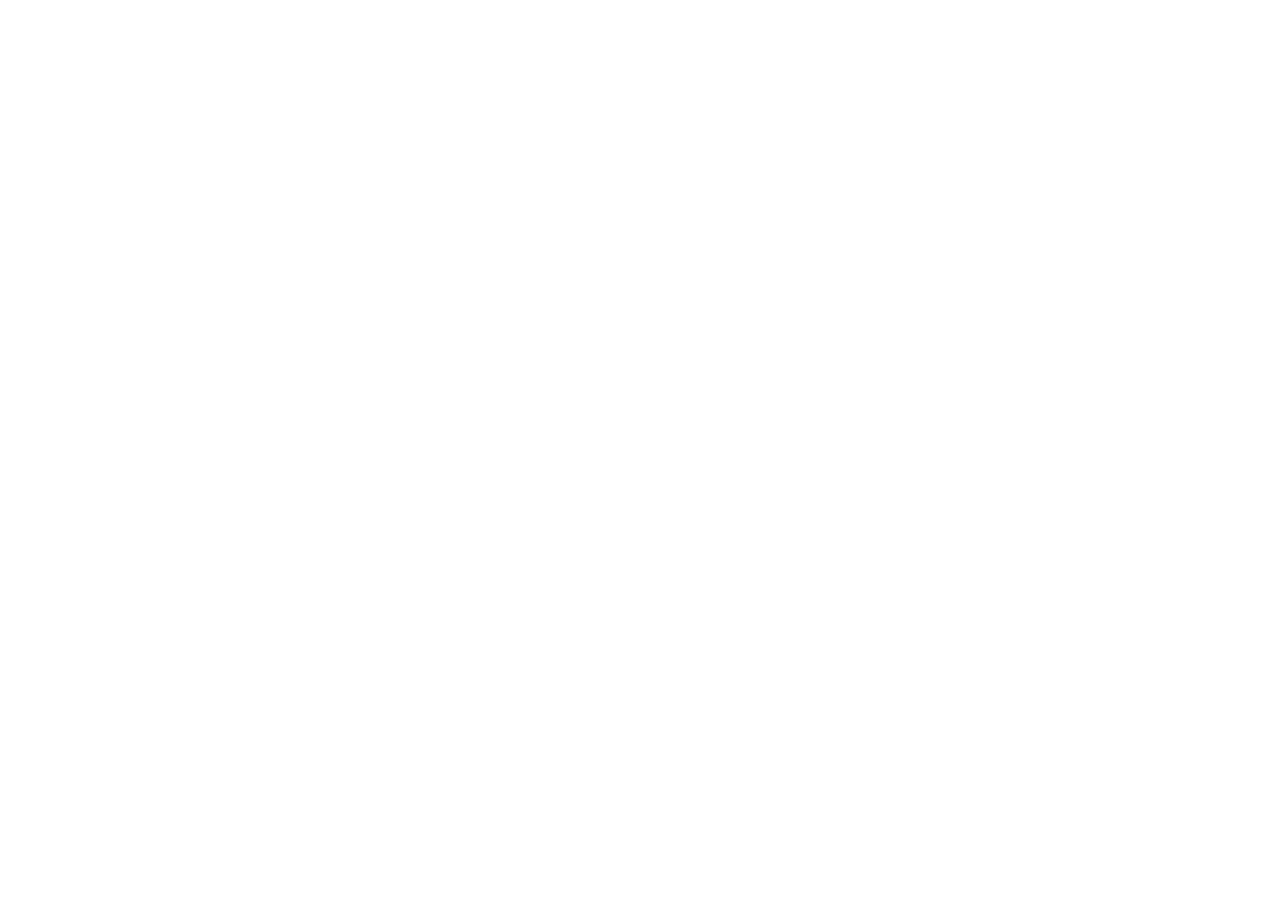
==== index.html @ c689cce9 "index" ====
<!DOCTYPE html>
<html lang="en">
<head>
    <meta charset="UTF-8">
    <meta name="viewport" content="width=device-width, initial-scale=1.0">
    <title>Document</title>
</head>
<body>
    
</body>
</html>
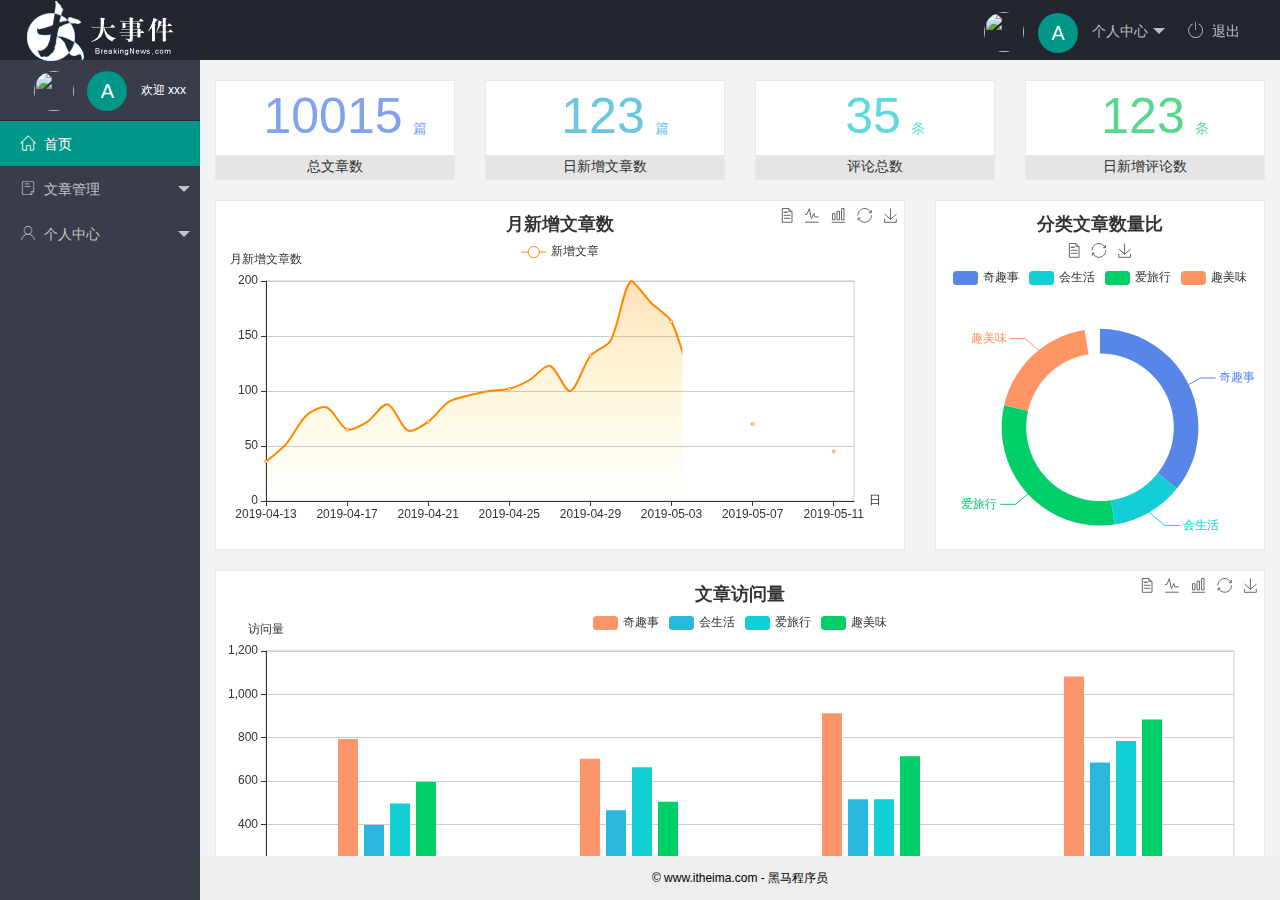
==== commit c73bfcd5: "完成了头像渲染与退出功能" ====
--- a/index.html
+++ b/index.html
@@ -1,11 +1,96 @@
 <!DOCTYPE html>
 <html lang="en">
+
 <head>
     <meta charset="UTF-8">
     <meta name="viewport" content="width=device-width, initial-scale=1.0">
     <title>Document</title>
+    <!-- 导入layui的样式表 -->
+    <link rel="stylesheet" href="/assets/lib/layui/css/layui.css">
+    <!-- 导入自己的css样式 -->
+    <link rel="stylesheet" href="/assets/css/index.css">
+    <!-- 导入第三方图标库 -->
+    <link rel="stylesheet" href="/assets/fonts/iconfont.css">
+
 </head>
-<body>
-    
+
+<body class="layui-layout-body">
+    <div class="layui-layout layui-layout-admin">
+        <div class="layui-header">
+            <div class="layui-logo">
+                <img src="/assets/images/logo.png" alt="">
+            </div>
+            <!-- 头部区域（可配合layui已有的水平导航） -->
+            <ul class="layui-nav layui-layout-right">
+                <li class="layui-nav-item">
+                    <a href="javascript:;">
+                        <img src="http://t.cn/RCzsdCq" class="layui-nav-img">
+                        <span class="text-avatar">A</span>
+                        个人中心
+                    </a>
+                    <dl class="layui-nav-child">
+                        <dd><a href="">基本资料</a></dd>
+                        <dd><a href="">更换头像</a></dd>
+                        <dd><a href="">重置密码</a></dd>
+                    </dl>
+                </li>
+                <li class="layui-nav-item">
+                    <a href="javascript:;" id="btnLogout"> <span class="iconfont icon-tuichu"></span>退出</a></li>
+            </ul>
+        </div>
+
+        <div class="layui-side layui-bg-black">
+            <div class="layui-side-scroll">
+                <div class="userinfo">
+                    <img src="http://t.cn/RCzsdCq" class="layui-nav-img" />
+                    <span class="text-avatar">A</span>
+                    <span id="welcome">欢迎 xxx</span>
+                </div>
+                <!-- 左侧导航区域（可配合layui已有的垂直导航） -->
+                <ul class="layui-nav layui-nav-tree " lay-shrink="all" lay-filter="test">
+                    <li class="layui-nav-item layui-this">
+                        <a href="/home/dashboard.html" target="fm"> <span class="iconfont icon-home"></span>首页</a>
+                    </li>
+                    <li class="layui-nav-item ">
+                        <a class="" href="javascript:;"> <span class="iconfont icon-16"></span>文章管理</a>
+                        <dl class="layui-nav-child">
+                            <dd><a href="javascript:;"><i class="layui-icon layui-icon-app"></i> 文章类别</a></dd>
+                            <dd><a href="javascript:;"><i class="layui-icon layui-icon-app"></i>文章列表</a></dd>
+                            <dd><a href="javascript:;"><i class="layui-icon layui-icon-app"></i>发布文章</a></dd>
+                        </dl>
+                    </li>
+                    <li class="layui-nav-item">
+                        <a href="javascript:;"><span class="iconfont icon-user"></span>个人中心</a>
+                        <dl class="layui-nav-child">
+                            <dd><a href="javascript:;"><i class="layui-icon layui-icon-app"></i>基本资料</a></dd>
+                            <dd><a href="javascript:;"><i class="layui-icon layui-icon-app"></i>更换头像</a></dd>
+                            <dd><a href="javascript:;"><i class="layui-icon layui-icon-app"></i>重置密码</a></dd>
+                        </dl>
+                    </li>
+
+                </ul>
+            </div>
+        </div>
+
+        <div class="layui-body">
+            <!-- 内容主体区域 -->
+            <iframe name="fm" src="/home/dashboard.html" frameborder="0"></iframe>
+        </div>
+
+        <div class="layui-footer">
+            <!-- 底部固定区域 -->
+            © www.itheima.com - 黑马程序员
+        </div>
+    </div>
+
+    <!-- 导入layui的js文件 -->
+    <script src="./assets/lib/layui/layui.all.js"></script>
+    <!-- 导入jq文件 -->
+    <script src="./assets/lib/jquery.js"></script>
+    <!-- 导入自己的js文件 -->
+    <script src="./assets/js/index.js"></script>
+    <!-- 导入baseAPI的js文件 -->
+    <script src="./assets/js/baseAPI.js"></script>
 </body>
+
 </html>--- a/assets/lib/layui/css/layui.css
+++ b/assets/lib/layui/css/layui.css
@@ -0,0 +1,2 @@
+/** layui-v2.5.5 MIT License By https://www.layui.com */
+ .layui-inline,img{display:inline-block;vertical-align:middle}h1,h2,h3,h4,h5,h6{font-weight:400}.layui-edge,.layui-header,.layui-inline,.layui-main{position:relative}.layui-body,.layui-edge,.layui-elip{overflow:hidden}.layui-btn,.layui-edge,.layui-inline,img{vertical-align:middle}.layui-btn,.layui-disabled,.layui-icon,.layui-unselect{-moz-user-select:none;-webkit-user-select:none;-ms-user-select:none}.layui-elip,.layui-form-checkbox span,.layui-form-pane .layui-form-label{text-overflow:ellipsis;white-space:nowrap}.layui-breadcrumb,.layui-tree-btnGroup{visibility:hidden}blockquote,body,button,dd,div,dl,dt,form,h1,h2,h3,h4,h5,h6,input,li,ol,p,pre,td,textarea,th,ul{margin:0;padding:0;-webkit-tap-highlight-color:rgba(0,0,0,0)}a:active,a:hover{outline:0}img{border:none}li{list-style:none}table{border-collapse:collapse;border-spacing:0}h4,h5,h6{font-size:100%}button,input,optgroup,option,select,textarea{font-family:inherit;font-size:inherit;font-style:inherit;font-weight:inherit;outline:0}pre{white-space:pre-wrap;white-space:-moz-pre-wrap;white-space:-pre-wrap;white-space:-o-pre-wrap;word-wrap:break-word}body{line-height:24px;font:14px Helvetica Neue,Helvetica,PingFang SC,Tahoma,Arial,sans-serif}hr{height:1px;margin:10px 0;border:0;clear:both}a{color:#333;text-decoration:none}a:hover{color:#777}a cite{font-style:normal;*cursor:pointer}.layui-border-box,.layui-border-box *{box-sizing:border-box}.layui-box,.layui-box *{box-sizing:content-box}.layui-clear{clear:both;*zoom:1}.layui-clear:after{content:'\20';clear:both;*zoom:1;display:block;height:0}.layui-inline{*display:inline;*zoom:1}.layui-edge{display:inline-block;width:0;height:0;border-width:6px;border-style:dashed;border-color:transparent}.layui-edge-top{top:-4px;border-bottom-color:#999;border-bottom-style:solid}.layui-edge-right{border-left-color:#999;border-left-style:solid}.layui-edge-bottom{top:2px;border-top-color:#999;border-top-style:solid}.layui-edge-left{border-right-color:#999;border-right-style:solid}.layui-disabled,.layui-disabled:hover{color:#d2d2d2!important;cursor:not-allowed!important}.layui-circle{border-radius:100%}.layui-show{display:block!important}.layui-hide{display:none!important}@font-face{font-family:layui-icon;src:url(../font/iconfont.eot?v=250);src:url(../font/iconfont.eot?v=250#iefix) format('embedded-opentype'),url(../font/iconfont.woff2?v=250) format('woff2'),url(../font/iconfont.woff?v=250) format('woff'),url(../font/iconfont.ttf?v=250) format('truetype'),url(../font/iconfont.svg?v=250#layui-icon) format('svg')}.layui-icon{font-family:layui-icon!important;font-size:16px;font-style:normal;-webkit-font-smoothing:antialiased;-moz-osx-font-smoothing:grayscale}.layui-icon-reply-fill:before{content:"\e611"}.layui-icon-set-fill:before{content:"\e614"}.layui-icon-menu-fill:before{content:"\e60f"}.layui-icon-search:before{content:"\e615"}.layui-icon-share:before{content:"\e641"}.layui-icon-set-sm:before{content:"\e620"}.layui-icon-engine:before{content:"\e628"}.layui-icon-close:before{content:"\1006"}.layui-icon-close-fill:before{content:"\1007"}.layui-icon-chart-screen:before{content:"\e629"}.layui-icon-star:before{content:"\e600"}.layui-icon-circle-dot:before{content:"\e617"}.layui-icon-chat:before{content:"\e606"}.layui-icon-release:before{content:"\e609"}.layui-icon-list:before{content:"\e60a"}.layui-icon-chart:before{content:"\e62c"}.layui-icon-ok-circle:before{content:"\1005"}.layui-icon-layim-theme:before{content:"\e61b"}.layui-icon-table:before{content:"\e62d"}.layui-icon-right:before{content:"\e602"}.layui-icon-left:before{content:"\e603"}.layui-icon-cart-simple:before{content:"\e698"}.layui-icon-face-cry:before{content:"\e69c"}.layui-icon-face-smile:before{content:"\e6af"}.layui-icon-survey:before{content:"\e6b2"}.layui-icon-tree:before{content:"\e62e"}.layui-icon-upload-circle:before{content:"\e62f"}.layui-icon-add-circle:before{content:"\e61f"}.layui-icon-download-circle:before{content:"\e601"}.layui-icon-templeate-1:before{content:"\e630"}.layui-icon-util:before{content:"\e631"}.layui-icon-face-surprised:before{content:"\e664"}.layui-icon-edit:before{content:"\e642"}.layui-icon-speaker:before{content:"\e645"}.layui-icon-down:before{content:"\e61a"}.layui-icon-file:before{content:"\e621"}.layui-icon-layouts:before{content:"\e632"}.layui-icon-rate-half:before{content:"\e6c9"}.layui-icon-add-circle-fine:before{content:"\e608"}.layui-icon-prev-circle:before{content:"\e633"}.layui-icon-read:before{content:"\e705"}.layui-icon-404:before{content:"\e61c"}.layui-icon-carousel:before{content:"\e634"}.layui-icon-help:before{content:"\e607"}.layui-icon-code-circle:before{content:"\e635"}.layui-icon-water:before{content:"\e636"}.layui-icon-username:before{content:"\e66f"}.layui-icon-find-fill:before{content:"\e670"}.layui-icon-about:before{content:"\e60b"}.layui-icon-location:before{content:"\e715"}.layui-icon-up:before{content:"\e619"}.layui-icon-pause:before{content:"\e651"}.layui-icon-date:before{content:"\e637"}.layui-icon-layim-uploadfile:before{content:"\e61d"}.layui-icon-delete:before{content:"\e640"}.layui-icon-play:before{content:"\e652"}.layui-icon-top:before{content:"\e604"}.layui-icon-friends:before{content:"\e612"}.layui-icon-refresh-3:before{content:"\e9aa"}.layui-icon-ok:before{content:"\e605"}.layui-icon-layer:before{content:"\e638"}.layui-icon-face-smile-fine:before{content:"\e60c"}.layui-icon-dollar:before{content:"\e659"}.layui-icon-group:before{content:"\e613"}.layui-icon-layim-download:before{content:"\e61e"}.layui-icon-picture-fine:before{content:"\e60d"}.layui-icon-link:before{content:"\e64c"}.layui-icon-diamond:before{content:"\e735"}.layui-icon-log:before{content:"\e60e"}.layui-icon-rate-solid:before{content:"\e67a"}.layui-icon-fonts-del:before{content:"\e64f"}.layui-icon-unlink:before{content:"\e64d"}.layui-icon-fonts-clear:before{content:"\e639"}.layui-icon-triangle-r:before{content:"\e623"}.layui-icon-circle:before{content:"\e63f"}.layui-icon-radio:before{content:"\e643"}.layui-icon-align-center:before{content:"\e647"}.layui-icon-align-right:before{content:"\e648"}.layui-icon-align-left:before{content:"\e649"}.layui-icon-loading-1:before{content:"\e63e"}.layui-icon-return:before{content:"\e65c"}.layui-icon-fonts-strong:before{content:"\e62b"}.layui-icon-upload:before{content:"\e67c"}.layui-icon-dialogue:before{content:"\e63a"}.layui-icon-video:before{content:"\e6ed"}.layui-icon-headset:before{content:"\e6fc"}.layui-icon-cellphone-fine:before{content:"\e63b"}.layui-icon-add-1:before{content:"\e654"}.layui-icon-face-smile-b:before{content:"\e650"}.layui-icon-fonts-html:before{content:"\e64b"}.layui-icon-form:before{content:"\e63c"}.layui-icon-cart:before{content:"\e657"}.layui-icon-camera-fill:before{content:"\e65d"}.layui-icon-tabs:before{content:"\e62a"}.layui-icon-fonts-code:before{content:"\e64e"}.layui-icon-fire:before{content:"\e756"}.layui-icon-set:before{content:"\e716"}.layui-icon-fonts-u:before{content:"\e646"}.layui-icon-triangle-d:before{content:"\e625"}.layui-icon-tips:before{content:"\e702"}.layui-icon-picture:before{content:"\e64a"}.layui-icon-more-vertical:before{content:"\e671"}.layui-icon-flag:before{content:"\e66c"}.layui-icon-loading:before{content:"\e63d"}.layui-icon-fonts-i:before{content:"\e644"}.layui-icon-refresh-1:before{content:"\e666"}.layui-icon-rmb:before{content:"\e65e"}.layui-icon-home:before{content:"\e68e"}.layui-icon-user:before{content:"\e770"}.layui-icon-notice:before{content:"\e667"}.layui-icon-login-weibo:before{content:"\e675"}.layui-icon-voice:before{content:"\e688"}.layui-icon-upload-drag:before{content:"\e681"}.layui-icon-login-qq:before{content:"\e676"}.layui-icon-snowflake:before{content:"\e6b1"}.layui-icon-file-b:before{content:"\e655"}.layui-icon-template:before{content:"\e663"}.layui-icon-auz:before{content:"\e672"}.layui-icon-console:before{content:"\e665"}.layui-icon-app:before{content:"\e653"}.layui-icon-prev:before{content:"\e65a"}.layui-icon-website:before{content:"\e7ae"}.layui-icon-next:before{content:"\e65b"}.layui-icon-component:before{content:"\e857"}.layui-icon-more:before{content:"\e65f"}.layui-icon-login-wechat:before{content:"\e677"}.layui-icon-shrink-right:before{content:"\e668"}.layui-icon-spread-left:before{content:"\e66b"}.layui-icon-camera:before{content:"\e660"}.layui-icon-note:before{content:"\e66e"}.layui-icon-refresh:before{content:"\e669"}.layui-icon-female:before{content:"\e661"}.layui-icon-male:before{content:"\e662"}.layui-icon-password:before{content:"\e673"}.layui-icon-senior:before{content:"\e674"}.layui-icon-theme:before{content:"\e66a"}.layui-icon-tread:before{content:"\e6c5"}.layui-icon-praise:before{content:"\e6c6"}.layui-icon-star-fill:before{content:"\e658"}.layui-icon-rate:before{content:"\e67b"}.layui-icon-template-1:before{content:"\e656"}.layui-icon-vercode:before{content:"\e679"}.layui-icon-cellphone:before{content:"\e678"}.layui-icon-screen-full:before{content:"\e622"}.layui-icon-screen-restore:before{content:"\e758"}.layui-icon-cols:before{content:"\e610"}.layui-icon-export:before{content:"\e67d"}.layui-icon-print:before{content:"\e66d"}.layui-icon-slider:before{content:"\e714"}.layui-icon-addition:before{content:"\e624"}.layui-icon-subtraction:before{content:"\e67e"}.layui-icon-service:before{content:"\e626"}.layui-icon-transfer:before{content:"\e691"}.layui-main{width:1140px;margin:0 auto}.layui-header{z-index:1000;height:60px}.layui-header a:hover{transition:all .5s;-webkit-transition:all .5s}.layui-side{position:fixed;left:0;top:0;bottom:0;z-index:999;width:200px;overflow-x:hidden}.layui-side-scroll{position:relative;width:220px;height:100%;overflow-x:hidden}.layui-body{position:absolute;left:200px;right:0;top:0;bottom:0;z-index:998;width:auto;overflow-y:auto;box-sizing:border-box}.layui-layout-body{overflow:hidden}.layui-layout-admin .layui-header{background-color:#23262E}.layui-layout-admin .layui-side{top:60px;width:200px;overflow-x:hidden}.layui-layout-admin .layui-body{position:fixed;top:60px;bottom:44px}.layui-layout-admin .layui-main{width:auto;margin:0 15px}.layui-layout-admin .layui-footer{position:fixed;left:200px;right:0;bottom:0;height:44px;line-height:44px;padding:0 15px;background-color:#eee}.layui-layout-admin .layui-logo{position:absolute;left:0;top:0;width:200px;height:100%;line-height:60px;text-align:center;color:#009688;font-size:16px}.layui-layout-admin .layui-header .layui-nav{background:0 0}.layui-layout-left{position:absolute!important;left:200px;top:0}.layui-layout-right{position:absolute!important;right:0;top:0}.layui-container{position:relative;margin:0 auto;padding:0 15px;box-sizing:border-box}.layui-fluid{position:relative;margin:0 auto;padding:0 15px}.layui-row:after,.layui-row:before{content:'';display:block;clear:both}.layui-col-lg1,.layui-col-lg10,.layui-col-lg11,.layui-col-lg12,.layui-col-lg2,.layui-col-lg3,.layui-col-lg4,.layui-col-lg5,.layui-col-lg6,.layui-col-lg7,.layui-col-lg8,.layui-col-lg9,.layui-col-md1,.layui-col-md10,.layui-col-md11,.layui-col-md12,.layui-col-md2,.layui-col-md3,.layui-col-md4,.layui-col-md5,.layui-col-md6,.layui-col-md7,.layui-col-md8,.layui-col-md9,.layui-col-sm1,.layui-col-sm10,.layui-col-sm11,.layui-col-sm12,.layui-col-sm2,.layui-col-sm3,.layui-col-sm4,.layui-col-sm5,.layui-col-sm6,.layui-col-sm7,.layui-col-sm8,.layui-col-sm9,.layui-col-xs1,.layui-col-xs10,.layui-col-xs11,.layui-col-xs12,.layui-col-xs2,.layui-col-xs3,.layui-col-xs4,.layui-col-xs5,.layui-col-xs6,.layui-col-xs7,.layui-col-xs8,.layui-col-xs9{position:relative;display:block;box-sizing:border-box}.layui-col-xs1,.layui-col-xs10,.layui-col-xs11,.layui-col-xs12,.layui-col-xs2,.layui-col-xs3,.layui-col-xs4,.layui-col-xs5,.layui-col-xs6,.layui-col-xs7,.layui-col-xs8,.layui-col-xs9{float:left}.layui-col-xs1{width:8.33333333%}.layui-col-xs2{width:16.66666667%}.layui-col-xs3{width:25%}.layui-col-xs4{width:33.33333333%}.layui-col-xs5{width:41.66666667%}.layui-col-xs6{width:50%}.layui-col-xs7{width:58.33333333%}.layui-col-xs8{width:66.66666667%}.layui-col-xs9{width:75%}.layui-col-xs10{width:83.33333333%}.layui-col-xs11{width:91.66666667%}.layui-col-xs12{width:100%}.layui-col-xs-offset1{margin-left:8.33333333%}.layui-col-xs-offset2{margin-left:16.66666667%}.layui-col-xs-offset3{margin-left:25%}.layui-col-xs-offset4{margin-left:33.33333333%}.layui-col-xs-offset5{margin-left:41.66666667%}.layui-col-xs-offset6{margin-left:50%}.layui-col-xs-offset7{margin-left:58.33333333%}.layui-col-xs-offset8{margin-left:66.66666667%}.layui-col-xs-offset9{margin-left:75%}.layui-col-xs-offset10{margin-left:83.33333333%}.layui-col-xs-offset11{margin-left:91.66666667%}.layui-col-xs-offset12{margin-left:100%}@media screen and (max-width:768px){.layui-hide-xs{display:none!important}.layui-show-xs-block{display:block!important}.layui-show-xs-inline{display:inline!important}.layui-show-xs-inline-block{display:inline-block!important}}@media screen and (min-width:768px){.layui-container{width:750px}.layui-hide-sm{display:none!important}.layui-show-sm-block{display:block!important}.layui-show-sm-inline{display:inline!important}.layui-show-sm-inline-block{display:inline-block!important}.layui-col-sm1,.layui-col-sm10,.layui-col-sm11,.layui-col-sm12,.layui-col-sm2,.layui-col-sm3,.layui-col-sm4,.layui-col-sm5,.layui-col-sm6,.layui-col-sm7,.layui-col-sm8,.layui-col-sm9{float:left}.layui-col-sm1{width:8.33333333%}.layui-col-sm2{width:16.66666667%}.layui-col-sm3{width:25%}.layui-col-sm4{width:33.33333333%}.layui-col-sm5{width:41.66666667%}.layui-col-sm6{width:50%}.layui-col-sm7{width:58.33333333%}.layui-col-sm8{width:66.66666667%}.layui-col-sm9{width:75%}.layui-col-sm10{width:83.33333333%}.layui-col-sm11{width:91.66666667%}.layui-col-sm12{width:100%}.layui-col-sm-offset1{margin-left:8.33333333%}.layui-col-sm-offset2{margin-left:16.66666667%}.layui-col-sm-offset3{margin-left:25%}.layui-col-sm-offset4{margin-left:33.33333333%}.layui-col-sm-offset5{margin-left:41.66666667%}.layui-col-sm-offset6{margin-left:50%}.layui-col-sm-offset7{margin-left:58.33333333%}.layui-col-sm-offset8{margin-left:66.66666667%}.layui-col-sm-offset9{margin-left:75%}.layui-col-sm-offset10{margin-left:83.33333333%}.layui-col-sm-offset11{margin-left:91.66666667%}.layui-col-sm-offset12{margin-left:100%}}@media screen and (min-width:992px){.layui-container{width:970px}.layui-hide-md{display:none!important}.layui-show-md-block{display:block!important}.layui-show-md-inline{display:inline!important}.layui-show-md-inline-block{display:inline-block!important}.layui-col-md1,.layui-col-md10,.layui-col-md11,.layui-col-md12,.layui-col-md2,.layui-col-md3,.layui-col-md4,.layui-col-md5,.layui-col-md6,.layui-col-md7,.layui-col-md8,.layui-col-md9{float:left}.layui-col-md1{width:8.33333333%}.layui-col-md2{width:16.66666667%}.layui-col-md3{width:25%}.layui-col-md4{width:33.33333333%}.layui-col-md5{width:41.66666667%}.layui-col-md6{width:50%}.layui-col-md7{width:58.33333333%}.layui-col-md8{width:66.66666667%}.layui-col-md9{width:75%}.layui-col-md10{width:83.33333333%}.layui-col-md11{width:91.66666667%}.layui-col-md12{width:100%}.layui-col-md-offset1{margin-left:8.33333333%}.layui-col-md-offset2{margin-left:16.66666667%}.layui-col-md-offset3{margin-left:25%}.layui-col-md-offset4{margin-left:33.33333333%}.layui-col-md-offset5{margin-left:41.66666667%}.layui-col-md-offset6{margin-left:50%}.layui-col-md-offset7{margin-left:58.33333333%}.layui-col-md-offset8{margin-left:66.66666667%}.layui-col-md-offset9{margin-left:75%}.layui-col-md-offset10{margin-left:83.33333333%}.layui-col-md-offset11{margin-left:91.66666667%}.layui-col-md-offset12{margin-left:100%}}@media screen and (min-width:1200px){.layui-container{width:1170px}.layui-hide-lg{display:none!important}.layui-show-lg-block{display:block!important}.layui-show-lg-inline{display:inline!important}.layui-show-lg-inline-block{display:inline-block!important}.layui-col-lg1,.layui-col-lg10,.layui-col-lg11,.layui-col-lg12,.layui-col-lg2,.layui-col-lg3,.layui-col-lg4,.layui-col-lg5,.layui-col-lg6,.layui-col-lg7,.layui-col-lg8,.layui-col-lg9{float:left}.layui-col-lg1{width:8.33333333%}.layui-col-lg2{width:16.66666667%}.layui-col-lg3{width:25%}.layui-col-lg4{width:33.33333333%}.layui-col-lg5{width:41.66666667%}.layui-col-lg6{width:50%}.layui-col-lg7{width:58.33333333%}.layui-col-lg8{width:66.66666667%}.layui-col-lg9{width:75%}.layui-col-lg10{width:83.33333333%}.layui-col-lg11{width:91.66666667%}.layui-col-lg12{width:100%}.layui-col-lg-offset1{margin-left:8.33333333%}.layui-col-lg-offset2{margin-left:16.66666667%}.layui-col-lg-offset3{margin-left:25%}.layui-col-lg-offset4{margin-left:33.33333333%}.layui-col-lg-offset5{margin-left:41.66666667%}.layui-col-lg-offset6{margin-left:50%}.layui-col-lg-offset7{margin-left:58.33333333%}.layui-col-lg-offset8{margin-left:66.66666667%}.layui-col-lg-offset9{margin-left:75%}.layui-col-lg-offset10{margin-left:83.33333333%}.layui-col-lg-offset11{margin-left:91.66666667%}.layui-col-lg-offset12{margin-left:100%}}.layui-col-space1{margin:-.5px}.layui-col-space1>*{padding:.5px}.layui-col-space3{margin:-1.5px}.layui-col-space3>*{padding:1.5px}.layui-col-space5{margin:-2.5px}.layui-col-space5>*{padding:2.5px}.layui-col-space8{margin:-3.5px}.layui-col-space8>*{padding:3.5px}.layui-col-space10{margin:-5px}.layui-col-space10>*{padding:5px}.layui-col-space12{margin:-6px}.layui-col-space12>*{padding:6px}.layui-col-space15{margin:-7.5px}.layui-col-space15>*{padding:7.5px}.layui-col-space18{margin:-9px}.layui-col-space18>*{padding:9px}.layui-col-space20{margin:-10px}.layui-col-space20>*{padding:10px}.layui-col-space22{margin:-11px}.layui-col-space22>*{padding:11px}.layui-col-space25{margin:-12.5px}.layui-col-space25>*{padding:12.5px}.layui-col-space30{margin:-15px}.layui-col-space30>*{padding:15px}.layui-btn,.layui-input,.layui-select,.layui-textarea,.layui-upload-button{outline:0;-webkit-appearance:none;transition:all .3s;-webkit-transition:all .3s;box-sizing:border-box}.layui-elem-quote{margin-bottom:10px;padding:15px;line-height:22px;border-left:5px solid #009688;border-radius:0 2px 2px 0;background-color:#f2f2f2}.layui-quote-nm{border-style:solid;border-width:1px 1px 1px 5px;background:0 0}.layui-elem-field{margin-bottom:10px;padding:0;border-width:1px;border-style:solid}.layui-elem-field legend{margin-left:20px;padding:0 10px;font-size:20px;font-weight:300}.layui-field-title{margin:10px 0 20px;border-width:1px 0 0}.layui-field-box{padding:10px 15px}.layui-field-title .layui-field-box{padding:10px 0}.layui-progress{position:relative;height:6px;border-radius:20px;background-color:#e2e2e2}.layui-progress-bar{position:absolute;left:0;top:0;width:0;max-width:100%;height:6px;border-radius:20px;text-align:right;background-color:#5FB878;transition:all .3s;-webkit-transition:all .3s}.layui-progress-big,.layui-progress-big .layui-progress-bar{height:18px;line-height:18px}.layui-progress-text{position:relative;top:-20px;line-height:18px;font-size:12px;color:#666}.layui-progress-big .layui-progress-text{position:static;padding:0 10px;color:#fff}.layui-collapse{border-width:1px;border-style:solid;border-radius:2px}.layui-colla-content,.layui-colla-item{border-top-width:1px;border-top-style:solid}.layui-colla-item:first-child{border-top:none}.layui-colla-title{position:relative;height:42px;line-height:42px;padding:0 15px 0 35px;color:#333;background-color:#f2f2f2;cursor:pointer;font-size:14px;overflow:hidden}.layui-colla-content{display:none;padding:10px 15px;line-height:22px;color:#666}.layui-colla-icon{position:absolute;left:15px;top:0;font-size:14px}.layui-card{margin-bottom:15px;border-radius:2px;background-color:#fff;box-shadow:0 1px 2px 0 rgba(0,0,0,.05)}.layui-card:last-child{margin-bottom:0}.layui-card-header{position:relative;height:42px;line-height:42px;padding:0 15px;border-bottom:1px solid #f6f6f6;color:#333;border-radius:2px 2px 0 0;font-size:14px}.layui-bg-black,.layui-bg-blue,.layui-bg-cyan,.layui-bg-green,.layui-bg-orange,.layui-bg-red{color:#fff!important}.layui-card-body{position:relative;padding:10px 15px;line-height:24px}.layui-card-body[pad15]{padding:15px}.layui-card-body[pad20]{padding:20px}.layui-card-body .layui-table{margin:5px 0}.layui-card .layui-tab{margin:0}.layui-panel-window{position:relative;padding:15px;border-radius:0;border-top:5px solid #E6E6E6;background-color:#fff}.layui-auxiliar-moving{position:fixed;left:0;right:0;top:0;bottom:0;width:100%;height:100%;background:0 0;z-index:9999999999}.layui-form-label,.layui-form-mid,.layui-form-select,.layui-input-block,.layui-input-inline,.layui-textarea{position:relative}.layui-bg-red{background-color:#FF5722!important}.layui-bg-orange{background-color:#FFB800!important}.layui-bg-green{background-color:#009688!important}.layui-bg-cyan{background-color:#2F4056!important}.layui-bg-blue{background-color:#1E9FFF!important}.layui-bg-black{background-color:#393D49!important}.layui-bg-gray{background-color:#eee!important;color:#666!important}.layui-badge-rim,.layui-colla-content,.layui-colla-item,.layui-collapse,.layui-elem-field,.layui-form-pane .layui-form-item[pane],.layui-form-pane .layui-form-label,.layui-input,.layui-layedit,.layui-layedit-tool,.layui-quote-nm,.layui-select,.layui-tab-bar,.layui-tab-card,.layui-tab-title,.layui-tab-title .layui-this:after,.layui-textarea{border-color:#e6e6e6}.layui-timeline-item:before,hr{background-color:#e6e6e6}.layui-text{line-height:22px;font-size:14px;color:#666}.layui-text h1,.layui-text h2,.layui-text h3{font-weight:500;color:#333}.layui-text h1{font-size:30px}.layui-text h2{font-size:24px}.layui-text h3{font-size:18px}.layui-text a:not(.layui-btn){color:#01AAED}.layui-text a:not(.layui-btn):hover{text-decoration:underline}.layui-text ul{padding:5px 0 5px 15px}.layui-text ul li{margin-top:5px;list-style-type:disc}.layui-text em,.layui-word-aux{color:#999!important;padding:0 5px!important}.layui-btn{display:inline-block;height:38px;line-height:38px;padding:0 18px;background-color:#009688;color:#fff;white-space:nowrap;text-align:center;font-size:14px;border:none;border-radius:2px;cursor:pointer}.layui-btn:hover{opacity:.8;filter:alpha(opacity=80);color:#fff}.layui-btn:active{opacity:1;filter:alpha(opacity=100)}.layui-btn+.layui-btn{margin-left:10px}.layui-btn-container{font-size:0}.layui-btn-container .layui-btn{margin-right:10px;margin-bottom:10px}.layui-btn-container .layui-btn+.layui-btn{margin-left:0}.layui-table .layui-btn-container .layui-btn{margin-bottom:9px}.layui-btn-radius{border-radius:100px}.layui-btn .layui-icon{margin-right:3px;font-size:18px;vertical-align:bottom;vertical-align:middle\9}.layui-btn-primary{border:1px solid #C9C9C9;background-color:#fff;color:#555}.layui-btn-primary:hover{border-color:#009688;color:#333}.layui-btn-normal{background-color:#1E9FFF}.layui-btn-warm{background-color:#FFB800}.layui-btn-danger{background-color:#FF5722}.layui-btn-checked{background-color:#5FB878}.layui-btn-disabled,.layui-btn-disabled:active,.layui-btn-disabled:hover{border:1px solid #e6e6e6;background-color:#FBFBFB;color:#C9C9C9;cursor:not-allowed;opacity:1}.layui-btn-lg{height:44px;line-height:44px;padding:0 25px;font-size:16px}.layui-btn-sm{height:30px;line-height:30px;padding:0 10px;font-size:12px}.layui-btn-sm i{font-size:16px!important}.layui-btn-xs{height:22px;line-height:22px;padding:0 5px;font-size:12px}.layui-btn-xs i{font-size:14px!important}.layui-btn-group{display:inline-block;vertical-align:middle;font-size:0}.layui-btn-group .layui-btn{margin-left:0!important;margin-right:0!important;border-left:1px solid rgba(255,255,255,.5);border-radius:0}.layui-btn-group .layui-btn-primary{border-left:none}.layui-btn-group .layui-btn-primary:hover{border-color:#C9C9C9;color:#009688}.layui-btn-group .layui-btn:first-child{border-left:none;border-radius:2px 0 0 2px}.layui-btn-group .layui-btn-primary:first-child{border-left:1px solid #c9c9c9}.layui-btn-group .layui-btn:last-child{border-radius:0 2px 2px 0}.layui-btn-group .layui-btn+.layui-btn{margin-left:0}.layui-btn-group+.layui-btn-group{margin-left:10px}.layui-btn-fluid{width:100%}.layui-input,.layui-select,.layui-textarea{height:38px;line-height:1.3;line-height:38px\9;border-width:1px;border-style:solid;background-color:#fff;border-radius:2px}.layui-input::-webkit-input-placeholder,.layui-select::-webkit-input-placeholder,.layui-textarea::-webkit-input-placeholder{line-height:1.3}.layui-input,.layui-textarea{display:block;width:100%;padding-left:10px}.layui-input:hover,.layui-textarea:hover{border-color:#D2D2D2!important}.layui-input:focus,.layui-textarea:focus{border-color:#C9C9C9!important}.layui-textarea{min-height:100px;height:auto;line-height:20px;padding:6px 10px;resize:vertical}.layui-select{padding:0 10px}.layui-form input[type=checkbox],.layui-form input[type=radio],.layui-form select{display:none}.layui-form [lay-ignore]{display:initial}.layui-form-item{margin-bottom:15px;clear:both;*zoom:1}.layui-form-item:after{content:'\20';clear:both;*zoom:1;display:block;height:0}.layui-form-label{float:left;display:block;padding:9px 15px;width:80px;font-weight:400;line-height:20px;text-align:right}.layui-form-label-col{display:block;float:none;padding:9px 0;line-height:20px;text-align:left}.layui-form-item .layui-inline{margin-bottom:5px;margin-right:10px}.layui-input-block{margin-left:110px;min-height:36px}.layui-input-inline{display:inline-block;vertical-align:middle}.layui-form-item .layui-input-inline{float:left;width:190px;margin-right:10px}.layui-form-text .layui-input-inline{width:auto}.layui-form-mid{float:left;display:block;padding:9px 0!important;line-height:20px;margin-right:10px}.layui-form-danger+.layui-form-select .layui-input,.layui-form-danger:focus{border-color:#FF5722!important}.layui-form-select .layui-input{padding-right:30px;cursor:pointer}.layui-form-select .layui-edge{position:absolute;right:10px;top:50%;margin-top:-3px;cursor:pointer;border-width:6px;border-top-color:#c2c2c2;border-top-style:solid;transition:all .3s;-webkit-transition:all .3s}.layui-form-select dl{display:none;position:absolute;left:0;top:42px;padding:5px 0;z-index:899;min-width:100%;border:1px solid #d2d2d2;max-height:300px;overflow-y:auto;background-color:#fff;border-radius:2px;box-shadow:0 2px 4px rgba(0,0,0,.12);box-sizing:border-box}.layui-form-select dl dd,.layui-form-select dl dt{padding:0 10px;line-height:36px;white-space:nowrap;overflow:hidden;text-overflow:ellipsis}.layui-form-select dl dt{font-size:12px;color:#999}.layui-form-select dl dd{cursor:pointer}.layui-form-select dl dd:hover{background-color:#f2f2f2;-webkit-transition:.5s all;transition:.5s all}.layui-form-select .layui-select-group dd{padding-left:20px}.layui-form-select dl dd.layui-select-tips{padding-left:10px!important;color:#999}.layui-form-select dl dd.layui-this{background-color:#5FB878;color:#fff}.layui-form-checkbox,.layui-form-select dl dd.layui-disabled{background-color:#fff}.layui-form-selected dl{display:block}.layui-form-checkbox,.layui-form-checkbox *,.layui-form-switch{display:inline-block;vertical-align:middle}.layui-form-selected .layui-edge{margin-top:-9px;-webkit-transform:rotate(180deg);transform:rotate(180deg);margin-top:-3px\9}:root .layui-form-selected .layui-edge{margin-top:-9px\0/IE9}.layui-form-selectup dl{top:auto;bottom:42px}.layui-select-none{margin:5px 0;text-align:center;color:#999}.layui-select-disabled .layui-disabled{border-color:#eee!important}.layui-select-disabled .layui-edge{border-top-color:#d2d2d2}.layui-form-checkbox{position:relative;height:30px;line-height:30px;margin-right:10px;padding-right:30px;cursor:pointer;font-size:0;-webkit-transition:.1s linear;transition:.1s linear;box-sizing:border-box}.layui-form-checkbox span{padding:0 10px;height:100%;font-size:14px;border-radius:2px 0 0 2px;background-color:#d2d2d2;color:#fff;overflow:hidden}.layui-form-checkbox:hover span{background-color:#c2c2c2}.layui-form-checkbox i{position:absolute;right:0;top:0;width:30px;height:28px;border:1px solid #d2d2d2;border-left:none;border-radius:0 2px 2px 0;color:#fff;font-size:20px;text-align:center}.layui-form-checkbox:hover i{border-color:#c2c2c2;color:#c2c2c2}.layui-form-checked,.layui-form-checked:hover{border-color:#5FB878}.layui-form-checked span,.layui-form-checked:hover span{background-color:#5FB878}.layui-form-checked i,.layui-form-checked:hover i{color:#5FB878}.layui-form-item .layui-form-checkbox{margin-top:4px}.layui-form-checkbox[lay-skin=primary]{height:auto!important;line-height:normal!important;min-width:18px;min-height:18px;border:none!important;margin-right:0;padding-left:28px;padding-right:0;background:0 0}.layui-form-checkbox[lay-skin=primary] span{padding-left:0;padding-right:15px;line-height:18px;background:0 0;color:#666}.layui-form-checkbox[lay-skin=primary] i{right:auto;left:0;width:16px;height:16px;line-height:16px;border:1px solid #d2d2d2;font-size:12px;border-radius:2px;background-color:#fff;-webkit-transition:.1s linear;transition:.1s linear}.layui-form-checkbox[lay-skin=primary]:hover i{border-color:#5FB878;color:#fff}.layui-form-checked[lay-skin=primary] i{border-color:#5FB878!important;background-color:#5FB878;color:#fff}.layui-checkbox-disbaled[lay-skin=primary] span{background:0 0!important;color:#c2c2c2}.layui-checkbox-disbaled[lay-skin=primary]:hover i{border-color:#d2d2d2}.layui-form-item .layui-form-checkbox[lay-skin=primary]{margin-top:10px}.layui-form-switch{position:relative;height:22px;line-height:22px;min-width:35px;padding:0 5px;margin-top:8px;border:1px solid #d2d2d2;border-radius:20px;cursor:pointer;background-color:#fff;-webkit-transition:.1s linear;transition:.1s linear}.layui-form-switch i{position:absolute;left:5px;top:3px;width:16px;height:16px;border-radius:20px;background-color:#d2d2d2;-webkit-transition:.1s linear;transition:.1s linear}.layui-form-switch em{position:relative;top:0;width:25px;margin-left:21px;padding:0!important;text-align:center!important;color:#999!important;font-style:normal!important;font-size:12px}.layui-form-onswitch{border-color:#5FB878;background-color:#5FB878}.layui-checkbox-disbaled,.layui-checkbox-disbaled i{border-color:#e2e2e2!important}.layui-form-onswitch i{left:100%;margin-left:-21px;background-color:#fff}.layui-form-onswitch em{margin-left:5px;margin-right:21px;color:#fff!important}.layui-checkbox-disbaled span{background-color:#e2e2e2!important}.layui-checkbox-disbaled:hover i{color:#fff!important}[lay-radio]{display:none}.layui-form-radio,.layui-form-radio *{display:inline-block;vertical-align:middle}.layui-form-radio{line-height:28px;margin:6px 10px 0 0;padding-right:10px;cursor:pointer;font-size:0}.layui-form-radio *{font-size:14px}.layui-form-radio>i{margin-right:8px;font-size:22px;color:#c2c2c2}.layui-form-radio>i:hover,.layui-form-radioed>i{color:#5FB878}.layui-radio-disbaled>i{color:#e2e2e2!important}.layui-form-pane .layui-form-label{width:110px;padding:8px 15px;height:38px;line-height:20px;border-width:1px;border-style:solid;border-radius:2px 0 0 2px;text-align:center;background-color:#FBFBFB;overflow:hidden;box-sizing:border-box}.layui-form-pane .layui-input-inline{margin-left:-1px}.layui-form-pane .layui-input-block{margin-left:110px;left:-1px}.layui-form-pane .layui-input{border-radius:0 2px 2px 0}.layui-form-pane .layui-form-text .layui-form-label{float:none;width:100%;border-radius:2px;box-sizing:border-box;text-align:left}.layui-form-pane .layui-form-text .layui-input-inline{display:block;margin:0;top:-1px;clear:both}.layui-form-pane .layui-form-text .layui-input-block{margin:0;left:0;top:-1px}.layui-form-pane .layui-form-text .layui-textarea{min-height:100px;border-radius:0 0 2px 2px}.layui-form-pane .layui-form-checkbox{margin:4px 0 4px 10px}.layui-form-pane .layui-form-radio,.layui-form-pane .layui-form-switch{margin-top:6px;margin-left:10px}.layui-form-pane .layui-form-item[pane]{position:relative;border-width:1px;border-style:solid}.layui-form-pane .layui-form-item[pane] .layui-form-label{position:absolute;left:0;top:0;height:100%;border-width:0 1px 0 0}.layui-form-pane .layui-form-item[pane] .layui-input-inline{margin-left:110px}@media screen and (max-width:450px){.layui-form-item .layui-form-label{text-overflow:ellipsis;overflow:hidden;white-space:nowrap}.layui-form-item .layui-inline{display:block;margin-right:0;margin-bottom:20px;clear:both}.layui-form-item .layui-inline:after{content:'\20';clear:both;display:block;height:0}.layui-form-item .layui-input-inline{display:block;float:none;left:-3px;width:auto;margin:0 0 10px 112px}.layui-form-item .layui-input-inline+.layui-form-mid{margin-left:110px;top:-5px;padding:0}.layui-form-item .layui-form-checkbox{margin-right:5px;margin-bottom:5px}}.layui-layedit{border-width:1px;border-style:solid;border-radius:2px}.layui-layedit-tool{padding:3px 5px;border-bottom-width:1px;border-bottom-style:solid;font-size:0}.layedit-tool-fixed{position:fixed;top:0;border-top:1px solid #e2e2e2}.layui-layedit-tool .layedit-tool-mid,.layui-layedit-tool .layui-icon{display:inline-block;vertical-align:middle;text-align:center;font-size:14px}.layui-layedit-tool .layui-icon{position:relative;width:32px;height:30px;line-height:30px;margin:3px 5px;color:#777;cursor:pointer;border-radius:2px}.layui-layedit-tool .layui-icon:hover{color:#393D49}.layui-layedit-tool .layui-icon:active{color:#000}.layui-layedit-tool .layedit-tool-active{background-color:#e2e2e2;color:#000}.layui-layedit-tool .layui-disabled,.layui-layedit-tool .layui-disabled:hover{color:#d2d2d2;cursor:not-allowed}.layui-layedit-tool .layedit-tool-mid{width:1px;height:18px;margin:0 10px;background-color:#d2d2d2}.layedit-tool-html{width:50px!important;font-size:30px!important}.layedit-tool-b,.layedit-tool-code,.layedit-tool-help{font-size:16px!important}.layedit-tool-d,.layedit-tool-face,.layedit-tool-image,.layedit-tool-unlink{font-size:18px!important}.layedit-tool-image input{position:absolute;font-size:0;left:0;top:0;width:100%;height:100%;opacity:.01;filter:Alpha(opacity=1);cursor:pointer}.layui-layedit-iframe iframe{display:block;width:100%}#LAY_layedit_code{overflow:hidden}.layui-laypage{display:inline-block;*display:inline;*zoom:1;vertical-align:middle;margin:10px 0;font-size:0}.layui-laypage>a:first-child,.layui-laypage>a:first-child em{border-radius:2px 0 0 2px}.layui-laypage>a:last-child,.layui-laypage>a:last-child em{border-radius:0 2px 2px 0}.layui-laypage>:first-child{margin-left:0!important}.layui-laypage>:last-child{margin-right:0!important}.layui-laypage a,.layui-laypage button,.layui-laypage input,.layui-laypage select,.layui-laypage span{border:1px solid #e2e2e2}.layui-laypage a,.layui-laypage span{display:inline-block;*display:inline;*zoom:1;vertical-align:middle;padding:0 15px;height:28px;line-height:28px;margin:0 -1px 5px 0;background-color:#fff;color:#333;font-size:12px}.layui-flow-more a *,.layui-laypage input,.layui-table-view select[lay-ignore]{display:inline-block}.layui-laypage a:hover{color:#009688}.layui-laypage em{font-style:normal}.layui-laypage .layui-laypage-spr{color:#999;font-weight:700}.layui-laypage a{text-decoration:none}.layui-laypage .layui-laypage-curr{position:relative}.layui-laypage .layui-laypage-curr em{position:relative;color:#fff}.layui-laypage .layui-laypage-curr .layui-laypage-em{position:absolute;left:-1px;top:-1px;padding:1px;width:100%;height:100%;background-color:#009688}.layui-laypage-em{border-radius:2px}.layui-laypage-next em,.layui-laypage-prev em{font-family:Sim sun;font-size:16px}.layui-laypage .layui-laypage-count,.layui-laypage .layui-laypage-limits,.layui-laypage .layui-laypage-refresh,.layui-laypage .layui-laypage-skip{margin-left:10px;margin-right:10px;padding:0;border:none}.layui-laypage .layui-laypage-limits,.layui-laypage .layui-laypage-refresh{vertical-align:top}.layui-laypage .layui-laypage-refresh i{font-size:18px;cursor:pointer}.layui-laypage select{height:22px;padding:3px;border-radius:2px;cursor:pointer}.layui-laypage .layui-laypage-skip{height:30px;line-height:30px;color:#999}.layui-laypage button,.layui-laypage input{height:30px;line-height:30px;border-radius:2px;vertical-align:top;background-color:#fff;box-sizing:border-box}.layui-laypage input{width:40px;margin:0 10px;padding:0 3px;text-align:center}.layui-laypage input:focus,.layui-laypage select:focus{border-color:#009688!important}.layui-laypage button{margin-left:10px;padding:0 10px;cursor:pointer}.layui-table,.layui-table-view{margin:10px 0}.layui-flow-more{margin:10px 0;text-align:center;color:#999;font-size:14px}.layui-flow-more a{height:32px;line-height:32px}.layui-flow-more a *{vertical-align:top}.layui-flow-more a cite{padding:0 20px;border-radius:3px;background-color:#eee;color:#333;font-style:normal}.layui-flow-more a cite:hover{opacity:.8}.layui-flow-more a i{font-size:30px;color:#737383}.layui-table{width:100%;background-color:#fff;color:#666}.layui-table tr{transition:all .3s;-webkit-transition:all .3s}.layui-table th{text-align:left;font-weight:400}.layui-table tbody tr:hover,.layui-table thead tr,.layui-table-click,.layui-table-header,.layui-table-hover,.layui-table-mend,.layui-table-patch,.layui-table-tool,.layui-table-total,.layui-table-total tr,.layui-table[lay-even] tr:nth-child(even){background-color:#f2f2f2}.layui-table td,.layui-table th,.layui-table-col-set,.layui-table-fixed-r,.layui-table-grid-down,.layui-table-header,.layui-table-page,.layui-table-tips-main,.layui-table-tool,.layui-table-total,.layui-table-view,.layui-table[lay-skin=line],.layui-table[lay-skin=row]{border-width:1px;border-style:solid;border-color:#e6e6e6}.layui-table td,.layui-table th{position:relative;padding:9px 15px;min-height:20px;line-height:20px;font-size:14px}.layui-table[lay-skin=line] td,.layui-table[lay-skin=line] th{border-width:0 0 1px}.layui-table[lay-skin=row] td,.layui-table[lay-skin=row] th{border-width:0 1px 0 0}.layui-table[lay-skin=nob] td,.layui-table[lay-skin=nob] th{border:none}.layui-table img{max-width:100px}.layui-table[lay-size=lg] td,.layui-table[lay-size=lg] th{padding:15px 30px}.layui-table-view .layui-table[lay-size=lg] .layui-table-cell{height:40px;line-height:40px}.layui-table[lay-size=sm] td,.layui-table[lay-size=sm] th{font-size:12px;padding:5px 10px}.layui-table-view .layui-table[lay-size=sm] .layui-table-cell{height:20px;line-height:20px}.layui-table[lay-data]{display:none}.layui-table-box{position:relative;overflow:hidden}.layui-table-view .layui-table{position:relative;width:auto;margin:0}.layui-table-view .layui-table[lay-skin=line]{border-width:0 1px 0 0}.layui-table-view .layui-table[lay-skin=row]{border-width:0 0 1px}.layui-table-view .layui-table td,.layui-table-view .layui-table th{padding:5px 0;border-top:none;border-left:none}.layui-table-view .layui-table th.layui-unselect .layui-table-cell span{cursor:pointer}.layui-table-view .layui-table td{cursor:default}.layui-table-view .layui-table td[data-edit=text]{cursor:text}.layui-table-view .layui-form-checkbox[lay-skin=primary] i{width:18px;height:18px}.layui-table-view .layui-form-radio{line-height:0;padding:0}.layui-table-view .layui-form-radio>i{margin:0;font-size:20px}.layui-table-init{position:absolute;left:0;top:0;width:100%;height:100%;text-align:center;z-index:110}.layui-table-init .layui-icon{position:absolute;left:50%;top:50%;margin:-15px 0 0 -15px;font-size:30px;color:#c2c2c2}.layui-table-header{border-width:0 0 1px;overflow:hidden}.layui-table-header .layui-table{margin-bottom:-1px}.layui-table-tool .layui-inline[lay-event]{position:relative;width:26px;height:26px;padding:5px;line-height:16px;margin-right:10px;text-align:center;color:#333;border:1px solid #ccc;cursor:pointer;-webkit-transition:.5s all;transition:.5s all}.layui-table-tool .layui-inline[lay-event]:hover{border:1px solid #999}.layui-table-tool-temp{padding-right:120px}.layui-table-tool-self{position:absolute;right:17px;top:10px}.layui-table-tool .layui-table-tool-self .layui-inline[lay-event]{margin:0 0 0 10px}.layui-table-tool-panel{position:absolute;top:29px;left:-1px;padding:5px 0;min-width:150px;min-height:40px;border:1px solid #d2d2d2;text-align:left;overflow-y:auto;background-color:#fff;box-shadow:0 2px 4px rgba(0,0,0,.12)}.layui-table-cell,.layui-table-tool-panel li{overflow:hidden;text-overflow:ellipsis;white-space:nowrap}.layui-table-tool-panel li{padding:0 10px;line-height:30px;-webkit-transition:.5s all;transition:.5s all}.layui-table-tool-panel li .layui-form-checkbox[lay-skin=primary]{width:100%;padding-left:28px}.layui-table-tool-panel li:hover{background-color:#f2f2f2}.layui-table-tool-panel li .layui-form-checkbox[lay-skin=primary] i{position:absolute;left:0;top:0}.layui-table-tool-panel li .layui-form-checkbox[lay-skin=primary] span{padding:0}.layui-table-tool .layui-table-tool-self .layui-table-tool-panel{left:auto;right:-1px}.layui-table-col-set{position:absolute;right:0;top:0;width:20px;height:100%;border-width:0 0 0 1px;background-color:#fff}.layui-table-sort{width:10px;height:20px;margin-left:5px;cursor:pointer!important}.layui-table-sort .layui-edge{position:absolute;left:5px;border-width:5px}.layui-table-sort .layui-table-sort-asc{top:3px;border-top:none;border-bottom-style:solid;border-bottom-color:#b2b2b2}.layui-table-sort .layui-table-sort-asc:hover{border-bottom-color:#666}.layui-table-sort .layui-table-sort-desc{bottom:5px;border-bottom:none;border-top-style:solid;border-top-color:#b2b2b2}.layui-table-sort .layui-table-sort-desc:hover{border-top-color:#666}.layui-table-sort[lay-sort=asc] .layui-table-sort-asc{border-bottom-color:#000}.layui-table-sort[lay-sort=desc] .layui-table-sort-desc{border-top-color:#000}.layui-table-cell{height:28px;line-height:28px;padding:0 15px;position:relative;box-sizing:border-box}.layui-table-cell .layui-form-checkbox[lay-skin=primary]{top:-1px;padding:0}.layui-table-cell .layui-table-link{color:#01AAED}.laytable-cell-checkbox,.laytable-cell-numbers,.laytable-cell-radio,.laytable-cell-space{padding:0;text-align:center}.layui-table-body{position:relative;overflow:auto;margin-right:-1px;margin-bottom:-1px}.layui-table-body .layui-none{line-height:26px;padding:15px;text-align:center;color:#999}.layui-table-fixed{position:absolute;left:0;top:0;z-index:101}.layui-table-fixed .layui-table-body{overflow:hidden}.layui-table-fixed-l{box-shadow:0 -1px 8px rgba(0,0,0,.08)}.layui-table-fixed-r{left:auto;right:-1px;border-width:0 0 0 1px;box-shadow:-1px 0 8px rgba(0,0,0,.08)}.layui-table-fixed-r .layui-table-header{position:relative;overflow:visible}.layui-table-mend{position:absolute;right:-49px;top:0;height:100%;width:50px}.layui-table-tool{position:relative;z-index:890;width:100%;min-height:50px;line-height:30px;padding:10px 15px;border-width:0 0 1px}.layui-table-tool .layui-btn-container{margin-bottom:-10px}.layui-table-page,.layui-table-total{border-width:1px 0 0;margin-bottom:-1px;overflow:hidden}.layui-table-page{position:relative;width:100%;padding:7px 7px 0;height:41px;font-size:12px;white-space:nowrap}.layui-table-page>div{height:26px}.layui-table-page .layui-laypage{margin:0}.layui-table-page .layui-laypage a,.layui-table-page .layui-laypage span{height:26px;line-height:26px;margin-bottom:10px;border:none;background:0 0}.layui-table-page .layui-laypage a,.layui-table-page .layui-laypage span.layui-laypage-curr{padding:0 12px}.layui-table-page .layui-laypage span{margin-left:0;padding:0}.layui-table-page .layui-laypage .layui-laypage-prev{margin-left:-7px!important}.layui-table-page .layui-laypage .layui-laypage-curr .layui-laypage-em{left:0;top:0;padding:0}.layui-table-page .layui-laypage button,.layui-table-page .layui-laypage input{height:26px;line-height:26px}.layui-table-page .layui-laypage input{width:40px}.layui-table-page .layui-laypage button{padding:0 10px}.layui-table-page select{height:18px}.layui-table-patch .layui-table-cell{padding:0;width:30px}.layui-table-edit{position:absolute;left:0;top:0;width:100%;height:100%;padding:0 14px 1px;border-radius:0;box-shadow:1px 1px 20px rgba(0,0,0,.15)}.layui-table-edit:focus{border-color:#5FB878!important}select.layui-table-edit{padding:0 0 0 10px;border-color:#C9C9C9}.layui-table-view .layui-form-checkbox,.layui-table-view .layui-form-radio,.layui-table-view .layui-form-switch{top:0;margin:0;box-sizing:content-box}.layui-table-view .layui-form-checkbox{top:-1px;height:26px;line-height:26px}.layui-table-view .layui-form-checkbox i{height:26px}.layui-table-grid .layui-table-cell{overflow:visible}.layui-table-grid-down{position:absolute;top:0;right:0;width:26px;height:100%;padding:5px 0;border-width:0 0 0 1px;text-align:center;background-color:#fff;color:#999;cursor:pointer}.layui-table-grid-down .layui-icon{position:absolute;top:50%;left:50%;margin:-8px 0 0 -8px}.layui-table-grid-down:hover{background-color:#fbfbfb}body .layui-table-tips .layui-layer-content{background:0 0;padding:0;box-shadow:0 1px 6px rgba(0,0,0,.12)}.layui-table-tips-main{margin:-44px 0 0 -1px;max-height:150px;padding:8px 15px;font-size:14px;overflow-y:scroll;background-color:#fff;color:#666}.layui-table-tips-c{position:absolute;right:-3px;top:-13px;width:20px;height:20px;padding:3px;cursor:pointer;background-color:#666;border-radius:50%;color:#fff}.layui-table-tips-c:hover{background-color:#777}.layui-table-tips-c:before{position:relative;right:-2px}.layui-upload-file{display:none!important;opacity:.01;filter:Alpha(opacity=1)}.layui-upload-drag,.layui-upload-form,.layui-upload-wrap{display:inline-block}.layui-upload-list{margin:10px 0}.layui-upload-choose{padding:0 10px;color:#999}.layui-upload-drag{position:relative;padding:30px;border:1px dashed #e2e2e2;background-color:#fff;text-align:center;cursor:pointer;color:#999}.layui-upload-drag .layui-icon{font-size:50px;color:#009688}.layui-upload-drag[lay-over]{border-color:#009688}.layui-upload-iframe{position:absolute;width:0;height:0;border:0;visibility:hidden}.layui-upload-wrap{position:relative;vertical-align:middle}.layui-upload-wrap .layui-upload-file{display:block!important;position:absolute;left:0;top:0;z-index:10;font-size:100px;width:100%;height:100%;opacity:.01;filter:Alpha(opacity=1);cursor:pointer}.layui-transfer-active,.layui-transfer-box{display:inline-block;vertical-align:middle}.layui-transfer-box,.layui-transfer-header,.layui-transfer-search{border-width:0;border-style:solid;border-color:#e6e6e6}.layui-transfer-box{position:relative;border-width:1px;width:200px;height:360px;border-radius:2px;background-color:#fff}.layui-transfer-box .layui-form-checkbox{width:100%;margin:0!important}.layui-transfer-header{height:38px;line-height:38px;padding:0 10px;border-bottom-width:1px}.layui-transfer-search{position:relative;padding:10px;border-bottom-width:1px}.layui-transfer-search .layui-input{height:32px;padding-left:30px;font-size:12px}.layui-transfer-search .layui-icon-search{position:absolute;left:20px;top:50%;margin-top:-8px;color:#666}.layui-transfer-active{margin:0 15px}.layui-transfer-active .layui-btn{display:block;margin:0;padding:0 15px;background-color:#5FB878;border-color:#5FB878;color:#fff}.layui-transfer-active .layui-btn-disabled{background-color:#FBFBFB;border-color:#e6e6e6;color:#C9C9C9}.layui-transfer-active .layui-btn:first-child{margin-bottom:15px}.layui-transfer-active .layui-btn .layui-icon{margin:0;font-size:14px!important}.layui-transfer-data{padding:5px 0;overflow:auto}.layui-transfer-data li{height:32px;line-height:32px;padding:0 10px}.layui-transfer-data li:hover{background-color:#f2f2f2;transition:.5s all}.layui-transfer-data .layui-none{padding:15px 10px;text-align:center;color:#999}.layui-nav{position:relative;padding:0 20px;background-color:#393D49;color:#fff;border-radius:2px;font-size:0;box-sizing:border-box}.layui-nav *{font-size:14px}.layui-nav .layui-nav-item{position:relative;display:inline-block;*display:inline;*zoom:1;vertical-align:middle;line-height:60px}.layui-nav .layui-nav-item a{display:block;padding:0 20px;color:#fff;color:rgba(255,255,255,.7);transition:all .3s;-webkit-transition:all .3s}.layui-nav .layui-this:after,.layui-nav-bar,.layui-nav-tree .layui-nav-itemed:after{position:absolute;left:0;top:0;width:0;height:5px;background-color:#5FB878;transition:all .2s;-webkit-transition:all .2s}.layui-nav-bar{z-index:1000}.layui-nav .layui-nav-item a:hover,.layui-nav .layui-this a{color:#fff}.layui-nav .layui-this:after{content:'';top:auto;bottom:0;width:100%}.layui-nav-img{width:30px;height:30px;margin-right:10px;border-radius:50%}.layui-nav .layui-nav-more{content:'';width:0;height:0;border-style:solid dashed dashed;border-color:#fff transparent transparent;overflow:hidden;cursor:pointer;transition:all .2s;-webkit-transition:all .2s;position:absolute;top:50%;right:3px;margin-top:-3px;border-width:6px;border-top-color:rgba(255,255,255,.7)}.layui-nav .layui-nav-mored,.layui-nav-itemed>a .layui-nav-more{margin-top:-9px;border-style:dashed dashed solid;border-color:transparent transparent #fff}.layui-nav-child{display:none;position:absolute;left:0;top:65px;min-width:100%;line-height:36px;padding:5px 0;box-shadow:0 2px 4px rgba(0,0,0,.12);border:1px solid #d2d2d2;background-color:#fff;z-index:100;border-radius:2px;white-space:nowrap}.layui-nav .layui-nav-child a{color:#333}.layui-nav .layui-nav-child a:hover{background-color:#f2f2f2;color:#000}.layui-nav-child dd{position:relative}.layui-nav .layui-nav-child dd.layui-this a,.layui-nav-child dd.layui-this{background-color:#5FB878;color:#fff}.layui-nav-child dd.layui-this:after{display:none}.layui-nav-tree{width:200px;padding:0}.layui-nav-tree .layui-nav-item{display:block;width:100%;line-height:45px}.layui-nav-tree .layui-nav-item a{position:relative;height:45px;line-height:45px;text-overflow:ellipsis;overflow:hidden;white-space:nowrap}.layui-nav-tree .layui-nav-item a:hover{background-color:#4E5465}.layui-nav-tree .layui-nav-bar{width:5px;height:0;background-color:#009688}.layui-nav-tree .layui-nav-child dd.layui-this,.layui-nav-tree .layui-nav-child dd.layui-this a,.layui-nav-tree .layui-this,.layui-nav-tree .layui-this>a,.layui-nav-tree .layui-this>a:hover{background-color:#009688;color:#fff}.layui-nav-tree .layui-this:after{display:none}.layui-nav-itemed>a,.layui-nav-tree .layui-nav-title a,.layui-nav-tree .layui-nav-title a:hover{color:#fff!important}.layui-nav-tree .layui-nav-child{position:relative;z-index:0;top:0;border:none;box-shadow:none}.layui-nav-tree .layui-nav-child a{height:40px;line-height:40px;color:#fff;color:rgba(255,255,255,.7)}.layui-nav-tree .layui-nav-child,.layui-nav-tree .layui-nav-child a:hover{background:0 0;color:#fff}.layui-nav-tree .layui-nav-more{right:10px}.layui-nav-itemed>.layui-nav-child{display:block;padding:0;background-color:rgba(0,0,0,.3)!important}.layui-nav-itemed>.layui-nav-child>.layui-this>.layui-nav-child{display:block}.layui-nav-side{position:fixed;top:0;bottom:0;left:0;overflow-x:hidden;z-index:999}.layui-bg-blue .layui-nav-bar,.layui-bg-blue .layui-nav-itemed:after,.layui-bg-blue .layui-this:after{background-color:#93D1FF}.layui-bg-blue .layui-nav-child dd.layui-this{background-color:#1E9FFF}.layui-bg-blue .layui-nav-itemed>a,.layui-nav-tree.layui-bg-blue .layui-nav-title a,.layui-nav-tree.layui-bg-blue .layui-nav-title a:hover{background-color:#007DDB!important}.layui-breadcrumb{font-size:0}.layui-breadcrumb>*{font-size:14px}.layui-breadcrumb a{color:#999!important}.layui-breadcrumb a:hover{color:#5FB878!important}.layui-breadcrumb a cite{color:#666;font-style:normal}.layui-breadcrumb span[lay-separator]{margin:0 10px;color:#999}.layui-tab{margin:10px 0;text-align:left!important}.layui-tab[overflow]>.layui-tab-title{overflow:hidden}.layui-tab-title{position:relative;left:0;height:40px;white-space:nowrap;font-size:0;border-bottom-width:1px;border-bottom-style:solid;transition:all .2s;-webkit-transition:all .2s}.layui-tab-title li{display:inline-block;*display:inline;*zoom:1;vertical-align:middle;font-size:14px;transition:all .2s;-webkit-transition:all .2s;position:relative;line-height:40px;min-width:65px;padding:0 15px;text-align:center;cursor:pointer}.layui-tab-title li a{display:block}.layui-tab-title .layui-this{color:#000}.layui-tab-title .layui-this:after{position:absolute;left:0;top:0;content:'';width:100%;height:41px;border-width:1px;border-style:solid;border-bottom-color:#fff;border-radius:2px 2px 0 0;box-sizing:border-box;pointer-events:none}.layui-tab-bar{position:absolute;right:0;top:0;z-index:10;width:30px;height:39px;line-height:39px;border-width:1px;border-style:solid;border-radius:2px;text-align:center;background-color:#fff;cursor:pointer}.layui-tab-bar .layui-icon{position:relative;display:inline-block;top:3px;transition:all .3s;-webkit-transition:all .3s}.layui-tab-item{display:none}.layui-tab-more{padding-right:30px;height:auto!important;white-space:normal!important}.layui-tab-more li.layui-this:after{border-bottom-color:#e2e2e2;border-radius:2px}.layui-tab-more .layui-tab-bar .layui-icon{top:-2px;top:3px\9;-webkit-transform:rotate(180deg);transform:rotate(180deg)}:root .layui-tab-more .layui-tab-bar .layui-icon{top:-2px\0/IE9}.layui-tab-content{padding:10px}.layui-tab-title li .layui-tab-close{position:relative;display:inline-block;width:18px;height:18px;line-height:20px;margin-left:8px;top:1px;text-align:center;font-size:14px;color:#c2c2c2;transition:all .2s;-webkit-transition:all .2s}.layui-tab-title li .layui-tab-close:hover{border-radius:2px;background-color:#FF5722;color:#fff}.layui-tab-brief>.layui-tab-title .layui-this{color:#009688}.layui-tab-brief>.layui-tab-more li.layui-this:after,.layui-tab-brief>.layui-tab-title .layui-this:after{border:none;border-radius:0;border-bottom:2px solid #5FB878}.layui-tab-brief[overflow]>.layui-tab-title .layui-this:after{top:-1px}.layui-tab-card{border-width:1px;border-style:solid;border-radius:2px;box-shadow:0 2px 5px 0 rgba(0,0,0,.1)}.layui-tab-card>.layui-tab-title{background-color:#f2f2f2}.layui-tab-card>.layui-tab-title li{margin-right:-1px;margin-left:-1px}.layui-tab-card>.layui-tab-title .layui-this{background-color:#fff}.layui-tab-card>.layui-tab-title .layui-this:after{border-top:none;border-width:1px;border-bottom-color:#fff}.layui-tab-card>.layui-tab-title .layui-tab-bar{height:40px;line-height:40px;border-radius:0;border-top:none;border-right:none}.layui-tab-card>.layui-tab-more .layui-this{background:0 0;color:#5FB878}.layui-tab-card>.layui-tab-more .layui-this:after{border:none}.layui-timeline{padding-left:5px}.layui-timeline-item{position:relative;padding-bottom:20px}.layui-timeline-axis{position:absolute;left:-5px;top:0;z-index:10;width:20px;height:20px;line-height:20px;background-color:#fff;color:#5FB878;border-radius:50%;text-align:center;cursor:pointer}.layui-timeline-axis:hover{color:#FF5722}.layui-timeline-item:before{content:'';position:absolute;left:5px;top:0;z-index:0;width:1px;height:100%}.layui-timeline-item:last-child:before{display:none}.layui-timeline-item:first-child:before{display:block}.layui-timeline-content{padding-left:25px}.layui-timeline-title{position:relative;margin-bottom:10px}.layui-badge,.layui-badge-dot,.layui-badge-rim{position:relative;display:inline-block;padding:0 6px;font-size:12px;text-align:center;background-color:#FF5722;color:#fff;border-radius:2px}.layui-badge{height:18px;line-height:18px}.layui-badge-dot{width:8px;height:8px;padding:0;border-radius:50%}.layui-badge-rim{height:18px;line-height:18px;border-width:1px;border-style:solid;background-color:#fff;color:#666}.layui-btn .layui-badge,.layui-btn .layui-badge-dot{margin-left:5px}.layui-nav .layui-badge,.layui-nav .layui-badge-dot{position:absolute;top:50%;margin:-8px 6px 0}.layui-tab-title .layui-badge,.layui-tab-title .layui-badge-dot{left:5px;top:-2px}.layui-carousel{position:relative;left:0;top:0;background-color:#f8f8f8}.layui-carousel>[carousel-item]{position:relative;width:100%;height:100%;overflow:hidden}.layui-carousel>[carousel-item]:before{position:absolute;content:'\e63d';left:50%;top:50%;width:100px;line-height:20px;margin:-10px 0 0 -50px;text-align:center;color:#c2c2c2;font-family:layui-icon!important;font-size:30px;font-style:normal;-webkit-font-smoothing:antialiased;-moz-osx-font-smoothing:grayscale}.layui-carousel>[carousel-item]>*{display:none;position:absolute;left:0;top:0;width:100%;height:100%;background-color:#f8f8f8;transition-duration:.3s;-webkit-transition-duration:.3s}.layui-carousel-updown>*{-webkit-transition:.3s ease-in-out up;transition:.3s ease-in-out up}.layui-carousel-arrow{display:none\9;opacity:0;position:absolute;left:10px;top:50%;margin-top:-18px;width:36px;height:36px;line-height:36px;text-align:center;font-size:20px;border:0;border-radius:50%;background-color:rgba(0,0,0,.2);color:#fff;-webkit-transition-duration:.3s;transition-duration:.3s;cursor:pointer}.layui-carousel-arrow[lay-type=add]{left:auto!important;right:10px}.layui-carousel:hover .layui-carousel-arrow[lay-type=add],.layui-carousel[lay-arrow=always] .layui-carousel-arrow[lay-type=add]{right:20px}.layui-carousel[lay-arrow=always] .layui-carousel-arrow{opacity:1;left:20px}.layui-carousel[lay-arrow=none] .layui-carousel-arrow{display:none}.layui-carousel-arrow:hover,.layui-carousel-ind ul:hover{background-color:rgba(0,0,0,.35)}.layui-carousel:hover .layui-carousel-arrow{display:block\9;opacity:1;left:20px}.layui-carousel-ind{position:relative;top:-35px;width:100%;line-height:0!important;text-align:center;font-size:0}.layui-carousel[lay-indicator=outside]{margin-bottom:30px}.layui-carousel[lay-indicator=outside] .layui-carousel-ind{top:10px}.layui-carousel[lay-indicator=outside] .layui-carousel-ind ul{background-color:rgba(0,0,0,.5)}.layui-carousel[lay-indicator=none] .layui-carousel-ind{display:none}.layui-carousel-ind ul{display:inline-block;padding:5px;background-color:rgba(0,0,0,.2);border-radius:10px;-webkit-transition-duration:.3s;transition-duration:.3s}.layui-carousel-ind li{display:inline-block;width:10px;height:10px;margin:0 3px;font-size:14px;background-color:#e2e2e2;background-color:rgba(255,255,255,.5);border-radius:50%;cursor:pointer;-webkit-transition-duration:.3s;transition-duration:.3s}.layui-carousel-ind li:hover{background-color:rgba(255,255,255,.7)}.layui-carousel-ind li.layui-this{background-color:#fff}.layui-carousel>[carousel-item]>.layui-carousel-next,.layui-carousel>[carousel-item]>.layui-carousel-prev,.layui-carousel>[carousel-item]>.layui-this{display:block}.layui-carousel>[carousel-item]>.layui-this{left:0}.layui-carousel>[carousel-item]>.layui-carousel-prev{left:-100%}.layui-carousel>[carousel-item]>.layui-carousel-next{left:100%}.layui-carousel>[carousel-item]>.layui-carousel-next.layui-carousel-left,.layui-carousel>[carousel-item]>.layui-carousel-prev.layui-carousel-right{left:0}.layui-carousel>[carousel-item]>.layui-this.layui-carousel-left{left:-100%}.layui-carousel>[carousel-item]>.layui-this.layui-carousel-right{left:100%}.layui-carousel[lay-anim=updown] .layui-carousel-arrow{left:50%!important;top:20px;margin:0 0 0 -18px}.layui-carousel[lay-anim=updown]>[carousel-item]>*,.layui-carousel[lay-anim=fade]>[carousel-item]>*{left:0!important}.layui-carousel[lay-anim=updown] .layui-carousel-arrow[lay-type=add]{top:auto!important;bottom:20px}.layui-carousel[lay-anim=updown] .layui-carousel-ind{position:absolute;top:50%;right:20px;width:auto;height:auto}.layui-carousel[lay-anim=updown] .layui-carousel-ind ul{padding:3px 5px}.layui-carousel[lay-anim=updown] .layui-carousel-ind li{display:block;margin:6px 0}.layui-carousel[lay-anim=updown]>[carousel-item]>.layui-this{top:0}.layui-carousel[lay-anim=updown]>[carousel-item]>.layui-carousel-prev{top:-100%}.layui-carousel[lay-anim=updown]>[carousel-item]>.layui-carousel-next{top:100%}.layui-carousel[lay-anim=updown]>[carousel-item]>.layui-carousel-next.layui-carousel-left,.layui-carousel[lay-anim=updown]>[carousel-item]>.layui-carousel-prev.layui-carousel-right{top:0}.layui-carousel[lay-anim=updown]>[carousel-item]>.layui-this.layui-carousel-left{top:-100%}.layui-carousel[lay-anim=updown]>[carousel-item]>.layui-this.layui-carousel-right{top:100%}.layui-carousel[lay-anim=fade]>[carousel-item]>.layui-carousel-next,.layui-carousel[lay-anim=fade]>[carousel-item]>.layui-carousel-prev{opacity:0}.layui-carousel[lay-anim=fade]>[carousel-item]>.layui-carousel-next.layui-carousel-left,.layui-carousel[lay-anim=fade]>[carousel-item]>.layui-carousel-prev.layui-carousel-right{opacity:1}.layui-carousel[lay-anim=fade]>[carousel-item]>.layui-this.layui-carousel-left,.layui-carousel[lay-anim=fade]>[carousel-item]>.layui-this.layui-carousel-right{opacity:0}.layui-fixbar{position:fixed;right:15px;bottom:15px;z-index:999999}.layui-fixbar li{width:50px;height:50px;line-height:50px;margin-bottom:1px;text-align:center;cursor:pointer;font-size:30px;background-color:#9F9F9F;color:#fff;border-radius:2px;opacity:.95}.layui-fixbar li:hover{opacity:.85}.layui-fixbar li:active{opacity:1}.layui-fixbar .layui-fixbar-top{display:none;font-size:40px}body .layui-util-face{border:none;background:0 0}body .layui-util-face .layui-layer-content{padding:0;background-color:#fff;color:#666;box-shadow:none}.layui-util-face .layui-layer-TipsG{display:none}.layui-util-face ul{position:relative;width:372px;padding:10px;border:1px solid #D9D9D9;background-color:#fff;box-shadow:0 0 20px rgba(0,0,0,.2)}.layui-util-face ul li{cursor:pointer;float:left;border:1px solid #e8e8e8;height:22px;width:26px;overflow:hidden;margin:-1px 0 0 -1px;padding:4px 2px;text-align:center}.layui-util-face ul li:hover{position:relative;z-index:2;border:1px solid #eb7350;background:#fff9ec}.layui-code{position:relative;margin:10px 0;padding:15px;line-height:20px;border:1px solid #ddd;border-left-width:6px;background-color:#F2F2F2;color:#333;font-family:Courier New;font-size:12px}.layui-rate,.layui-rate *{display:inline-block;vertical-align:middle}.layui-rate{padding:10px 5px 10px 0;font-size:0}.layui-rate li i.layui-icon{font-size:20px;color:#FFB800;margin-right:5px;transition:all .3s;-webkit-transition:all .3s}.layui-rate li i:hover{cursor:pointer;transform:scale(1.12);-webkit-transform:scale(1.12)}.layui-rate[readonly] li i:hover{cursor:default;transform:scale(1)}.layui-colorpicker{width:26px;height:26px;border:1px solid #e6e6e6;padding:5px;border-radius:2px;line-height:24px;display:inline-block;cursor:pointer;transition:all .3s;-webkit-transition:all .3s}.layui-colorpicker:hover{border-color:#d2d2d2}.layui-colorpicker.layui-colorpicker-lg{width:34px;height:34px;line-height:32px}.layui-colorpicker.layui-colorpicker-sm{width:24px;height:24px;line-height:22px}.layui-colorpicker.layui-colorpicker-xs{width:22px;height:22px;line-height:20px}.layui-colorpicker-trigger-bgcolor{display:block;background:url([data-uri]);border-radius:2px}.layui-colorpicker-trigger-span{display:block;height:100%;box-sizing:border-box;border:1px solid rgba(0,0,0,.15);border-radius:2px;text-align:center}.layui-colorpicker-trigger-i{display:inline-block;color:#FFF;font-size:12px}.layui-colorpicker-trigger-i.layui-icon-close{color:#999}.layui-colorpicker-main{position:absolute;z-index:66666666;width:280px;padding:7px;background:#FFF;border:1px solid #d2d2d2;border-radius:2px;box-shadow:0 2px 4px rgba(0,0,0,.12)}.layui-colorpicker-main-wrapper{height:180px;position:relative}.layui-colorpicker-basis{width:260px;height:100%;position:relative}.layui-colorpicker-basis-white{width:100%;height:100%;position:absolute;top:0;left:0;background:linear-gradient(90deg,#FFF,hsla(0,0%,100%,0))}.layui-colorpicker-basis-black{width:100%;height:100%;position:absolute;top:0;left:0;background:linear-gradient(0deg,#000,transparent)}.layui-colorpicker-basis-cursor{width:10px;height:10px;border:1px solid #FFF;border-radius:50%;position:absolute;top:-3px;right:-3px;cursor:pointer}.layui-colorpicker-side{position:absolute;top:0;right:0;width:12px;height:100%;background:linear-gradient(red,#FF0,#0F0,#0FF,#00F,#F0F,red)}.layui-colorpicker-side-slider{width:100%;height:5px;box-shadow:0 0 1px #888;box-sizing:border-box;background:#FFF;border-radius:1px;border:1px solid #f0f0f0;cursor:pointer;position:absolute;left:0}.layui-colorpicker-main-alpha{display:none;height:12px;margin-top:7px;background:url([data-uri])}.layui-colorpicker-alpha-bgcolor{height:100%;position:relative}.layui-colorpicker-alpha-slider{width:5px;height:100%;box-shadow:0 0 1px #888;box-sizing:border-box;background:#FFF;border-radius:1px;border:1px solid #f0f0f0;cursor:pointer;position:absolute;top:0}.layui-colorpicker-main-pre{padding-top:7px;font-size:0}.layui-colorpicker-pre{width:20px;height:20px;border-radius:2px;display:inline-block;margin-left:6px;margin-bottom:7px;cursor:pointer}.layui-colorpicker-pre:nth-child(11n+1){margin-left:0}.layui-colorpicker-pre-isalpha{background:url([data-uri])}.layui-colorpicker-pre.layui-this{box-shadow:0 0 3px 2px rgba(0,0,0,.15)}.layui-colorpicker-pre>div{height:100%;border-radius:2px}.layui-colorpicker-main-input{text-align:right;padding-top:7px}.layui-colorpicker-main-input .layui-btn-container .layui-btn{margin:0 0 0 10px}.layui-colorpicker-main-input div.layui-inline{float:left;margin-right:10px;font-size:14px}.layui-colorpicker-main-input input.layui-input{width:150px;height:30px;color:#666}.layui-slider{height:4px;background:#e2e2e2;border-radius:3px;position:relative;cursor:pointer}.layui-slider-bar{border-radius:3px;position:absolute;height:100%}.layui-slider-step{position:absolute;top:0;width:4px;height:4px;border-radius:50%;background:#FFF;-webkit-transform:translateX(-50%);transform:translateX(-50%)}.layui-slider-wrap{width:36px;height:36px;position:absolute;top:-16px;-webkit-transform:translateX(-50%);transform:translateX(-50%);z-index:10;text-align:center}.layui-slider-wrap-btn{width:12px;height:12px;border-radius:50%;background:#FFF;display:inline-block;vertical-align:middle;cursor:pointer;transition:.3s}.layui-slider-wrap:after{content:"";height:100%;display:inline-block;vertical-align:middle}.layui-slider-wrap-btn.layui-slider-hover,.layui-slider-wrap-btn:hover{transform:scale(1.2)}.layui-slider-wrap-btn.layui-disabled:hover{transform:scale(1)!important}.layui-slider-tips{position:absolute;top:-42px;z-index:66666666;white-space:nowrap;display:none;-webkit-transform:translateX(-50%);transform:translateX(-50%);color:#FFF;background:#000;border-radius:3px;height:25px;line-height:25px;padding:0 10px}.layui-slider-tips:after{content:'';position:absolute;bottom:-12px;left:50%;margin-left:-6px;width:0;height:0;border-width:6px;border-style:solid;border-color:#000 transparent transparent}.layui-slider-input{width:70px;height:32px;border:1px solid #e6e6e6;border-radius:3px;font-size:16px;line-height:32px;position:absolute;right:0;top:-15px}.layui-slider-input-btn{display:none;position:absolute;top:0;right:0;width:20px;height:100%;border-left:1px solid #d2d2d2}.layui-slider-input-btn i{cursor:pointer;position:absolute;right:0;bottom:0;width:20px;height:50%;font-size:12px;line-height:16px;text-align:center;color:#999}.layui-slider-input-btn i:first-child{top:0;border-bottom:1px solid #d2d2d2}.layui-slider-input-txt{height:100%;font-size:14px}.layui-slider-input-txt input{height:100%;border:none}.layui-slider-input-btn i:hover{color:#009688}.layui-slider-vertical{width:4px;margin-left:34px}.layui-slider-vertical .layui-slider-bar{width:4px}.layui-slider-vertical .layui-slider-step{top:auto;left:0;-webkit-transform:translateY(50%);transform:translateY(50%)}.layui-slider-vertical .layui-slider-wrap{top:auto;left:-16px;-webkit-transform:translateY(50%);transform:translateY(50%)}.layui-slider-vertical .layui-slider-tips{top:auto;left:2px}@media \0screen{.layui-slider-wrap-btn{margin-left:-20px}.layui-slider-vertical .layui-slider-wrap-btn{margin-left:0;margin-bottom:-20px}.layui-slider-vertical .layui-slider-tips{margin-left:-8px}.layui-slider>span{margin-left:8px}}.layui-tree{line-height:22px}.layui-tree .layui-form-checkbox{margin:0!important}.layui-tree-set{width:100%;position:relative}.layui-tree-pack{display:none;padding-left:20px;position:relative}.layui-tree-iconClick,.layui-tree-main{display:inline-block;vertical-align:middle}.layui-tree-line .layui-tree-pack{padding-left:27px}.layui-tree-line .layui-tree-set .layui-tree-set:after{content:'';position:absolute;top:14px;left:-9px;width:17px;height:0;border-top:1px dotted #c0c4cc}.layui-tree-entry{position:relative;padding:3px 0;height:20px;white-space:nowrap}.layui-tree-entry:hover{background-color:#eee}.layui-tree-line .layui-tree-entry:hover{background-color:rgba(0,0,0,0)}.layui-tree-line .layui-tree-entry:hover .layui-tree-txt{color:#999;text-decoration:underline;transition:.3s}.layui-tree-main{cursor:pointer;padding-right:10px}.layui-tree-line .layui-tree-set:before{content:'';position:absolute;top:0;left:-9px;width:0;height:100%;border-left:1px dotted #c0c4cc}.layui-tree-line .layui-tree-set.layui-tree-setLineShort:before{height:13px}.layui-tree-line .layui-tree-set.layui-tree-setHide:before{height:0}.layui-tree-iconClick{position:relative;height:20px;line-height:20px;margin:0 10px;color:#c0c4cc}.layui-tree-icon{height:12px;line-height:12px;width:12px;text-align:center;border:1px solid #c0c4cc}.layui-tree-iconClick .layui-icon{font-size:18px}.layui-tree-icon .layui-icon{font-size:12px;color:#666}.layui-tree-iconArrow{padding:0 5px}.layui-tree-iconArrow:after{content:'';position:absolute;left:4px;top:3px;z-index:100;width:0;height:0;border-width:5px;border-style:solid;border-color:transparent transparent transparent #c0c4cc;transition:.5s}.layui-tree-btnGroup,.layui-tree-editInput{position:relative;vertical-align:middle;display:inline-block}.layui-tree-spread>.layui-tree-entry>.layui-tree-iconClick>.layui-tree-iconArrow:after{transform:rotate(90deg) translate(3px,4px)}.layui-tree-txt{display:inline-block;vertical-align:middle;color:#555}.layui-tree-search{margin-bottom:15px;color:#666}.layui-tree-btnGroup .layui-icon{display:inline-block;vertical-align:middle;padding:0 2px;cursor:pointer}.layui-tree-btnGroup .layui-icon:hover{color:#999;transition:.3s}.layui-tree-entry:hover .layui-tree-btnGroup{visibility:visible}.layui-tree-editInput{height:20px;line-height:20px;padding:0 3px;border:none;background-color:rgba(0,0,0,.05)}.layui-tree-emptyText{text-align:center;color:#999}.layui-anim{-webkit-animation-duration:.3s;animation-duration:.3s;-webkit-animation-fill-mode:both;animation-fill-mode:both}.layui-anim.layui-icon{display:inline-block}.layui-anim-loop{-webkit-animation-iteration-count:infinite;animation-iteration-count:infinite}.layui-trans,.layui-trans a{transition:all .3s;-webkit-transition:all .3s}@-webkit-keyframes layui-rotate{from{-webkit-transform:rotate(0)}to{-webkit-transform:rotate(360deg)}}@keyframes layui-rotate{from{transform:rotate(0)}to{transform:rotate(360deg)}}.layui-anim-rotate{-webkit-animation-name:layui-rotate;animation-name:layui-rotate;-webkit-animation-duration:1s;animation-duration:1s;-webkit-animation-timing-function:linear;animation-timing-function:linear}@-webkit-keyframes layui-up{from{-webkit-transform:translate3d(0,100%,0);opacity:.3}to{-webkit-transform:translate3d(0,0,0);opacity:1}}@keyframes layui-up{from{transform:translate3d(0,100%,0);opacity:.3}to{transform:translate3d(0,0,0);opacity:1}}.layui-anim-up{-webkit-animation-name:layui-up;animation-name:layui-up}@-webkit-keyframes layui-upbit{from{-webkit-transform:translate3d(0,30px,0);opacity:.3}to{-webkit-transform:translate3d(0,0,0);opacity:1}}@keyframes layui-upbit{from{transform:translate3d(0,30px,0);opacity:.3}to{transform:translate3d(0,0,0);opacity:1}}.layui-anim-upbit{-webkit-animation-name:layui-upbit;animation-name:layui-upbit}@-webkit-keyframes layui-scale{0%{opacity:.3;-webkit-transform:scale(.5)}100%{opacity:1;-webkit-transform:scale(1)}}@keyframes layui-scale{0%{opacity:.3;-ms-transform:scale(.5);transform:scale(.5)}100%{opacity:1;-ms-transform:scale(1);transform:scale(1)}}.layui-anim-scale{-webkit-animation-name:layui-scale;animation-name:layui-scale}@-webkit-keyframes layui-scale-spring{0%{opacity:.5;-webkit-transform:scale(.5)}80%{opacity:.8;-webkit-transform:scale(1.1)}100%{opacity:1;-webkit-transform:scale(1)}}@keyframes layui-scale-spring{0%{opacity:.5;transform:scale(.5)}80%{opacity:.8;transform:scale(1.1)}100%{opacity:1;transform:scale(1)}}.layui-anim-scaleSpring{-webkit-animation-name:layui-scale-spring;animation-name:layui-scale-spring}@-webkit-keyframes layui-fadein{0%{opacity:0}100%{opacity:1}}@keyframes layui-fadein{0%{opacity:0}100%{opacity:1}}.layui-anim-fadein{-webkit-animation-name:layui-fadein;animation-name:layui-fadein}@-webkit-keyframes layui-fadeout{0%{opacity:1}100%{opacity:0}}@keyframes layui-fadeout{0%{opacity:1}100%{opacity:0}}.layui-anim-fadeout{-webkit-animation-name:layui-fadeout;animation-name:layui-fadeout}--- a/assets/css/index.css
+++ b/assets/css/index.css
@@ -0,0 +1,49 @@
+.layui-footer {
+    text-align: center;
+    font-size: 12px;
+}
+.iconfont {
+    margin-right: 8px;
+}
+.layui-icon {
+    margin-left: 20px;
+    margin-right: 8px;
+}
+iframe {
+    width: 100%;
+    height: 100%;
+}
+.layui-body {
+    overflow: hidden;
+}
+a {
+    transition: none!important;
+}
+.userinfo {
+    height: 60px;
+    line-height: 60px;
+    text-align: center;
+    font-size: 12px;
+    user-select: none;
+}
+.layui-side-scroll .userinfo {
+    border-bottom: 1px solid #282b33;
+}
+.layui-nav-img {
+    width: 40px;
+    height: 40px;
+}
+.text-avatar {
+    display: inline-block;
+    width: 40px;
+    height: 40px;
+    background-color: #009688;
+    border-radius: 50%;
+    line-height: 40px;
+    text-align: center;
+    font-size: 20px;
+    color: #fff;
+    position: relative;
+    top: 4px;
+    margin-right: 10px;
+}--- a/assets/fonts/iconfont.css
+++ b/assets/fonts/iconfont.css
@@ -0,0 +1,37 @@
+@font-face {font-family: "iconfont";
+  src: url('iconfont.eot?t=1576139966484'); /* IE9 */
+  src: url('iconfont.eot?t=1576139966484#iefix') format('embedded-opentype'), /* IE6-IE8 */
+  url('[data-uri]') format('woff2'),
+  url('iconfont.woff?t=1576139966484') format('woff'),
+  url('iconfont.ttf?t=1576139966484') format('truetype'), /* chrome, firefox, opera, Safari, Android, iOS 4.2+ */
+  url('iconfont.svg?t=1576139966484#iconfont') format('svg'); /* iOS 4.1- */
+}
+
+.iconfont {
+  font-family: "iconfont" !important;
+  font-size: 16px;
+  font-style: normal;
+  -webkit-font-smoothing: antialiased;
+  -moz-osx-font-smoothing: grayscale;
+}
+
+.icon-home:before {
+  content: "\e6a9";
+}
+
+.icon-user:before {
+  content: "\e614";
+}
+
+.icon-pinglun:before {
+  content: "\e616";
+}
+
+.icon-tuichu:before {
+  content: "\e865";
+}
+
+.icon-16:before {
+  content: "\e615";
+}
+
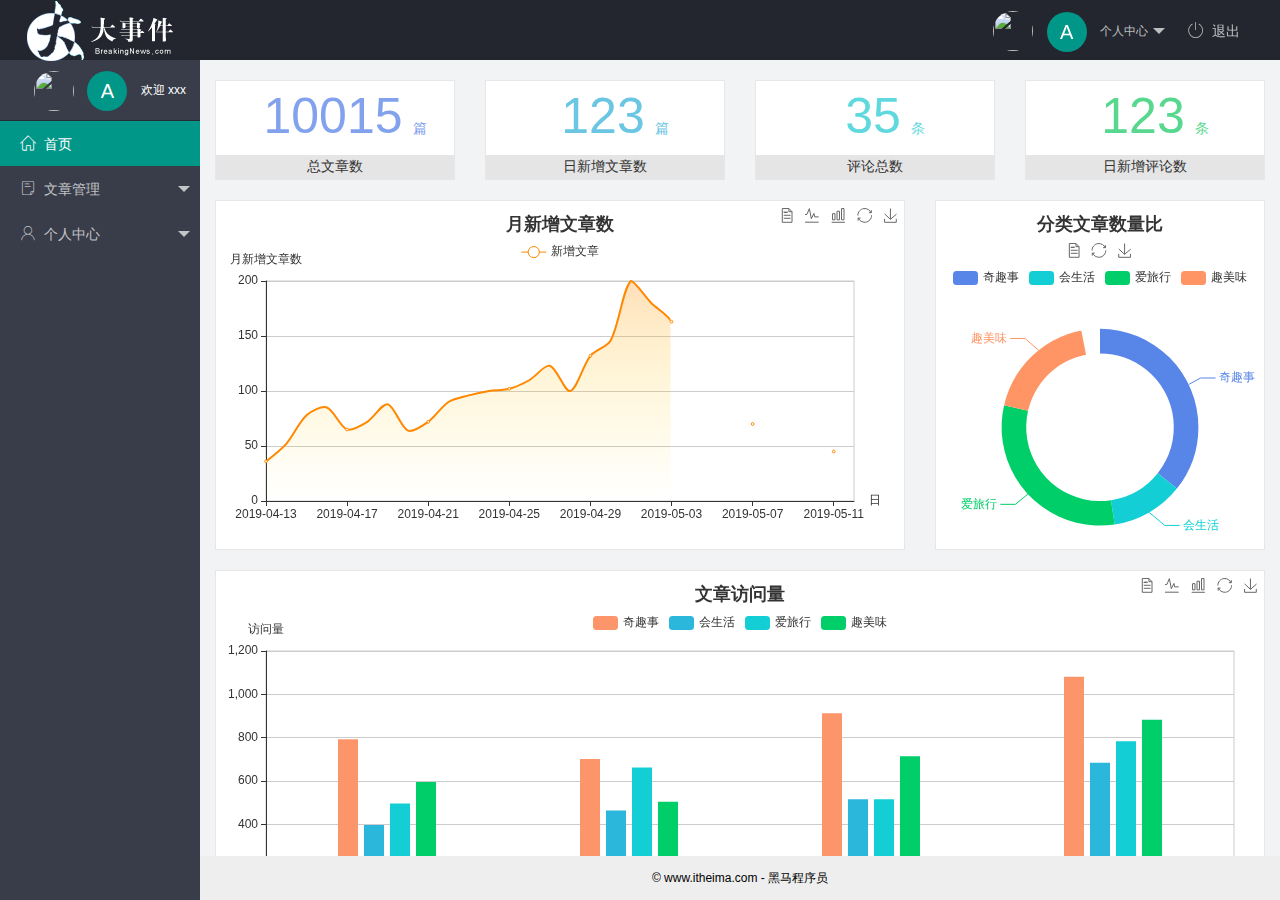
==== commit 1c074122: "完成个人中心功能" ====
--- a/index.html
+++ b/index.html
@@ -23,15 +23,15 @@
             <!-- 头部区域（可配合layui已有的水平导航） -->
             <ul class="layui-nav layui-layout-right">
                 <li class="layui-nav-item">
-                    <a href="javascript:;">
+                    <a href="javascript:;"  class="userinfo">
                         <img src="http://t.cn/RCzsdCq" class="layui-nav-img">
                         <span class="text-avatar">A</span>
                         个人中心
                     </a>
                     <dl class="layui-nav-child">
-                        <dd><a href="">基本资料</a></dd>
-                        <dd><a href="">更换头像</a></dd>
-                        <dd><a href="">重置密码</a></dd>
+                        <dd><a href="/user/user_info.html" target="fm">基本资料</a></dd>
+                        <dd><a href="/user/user_avatar.html" target="fm">更换头像</a></dd>
+                        <dd><a href="user/user_pwd.html" target="fm">重置密码</a></dd>
                     </dl>
                 </li>
                 <li class="layui-nav-item">
@@ -62,9 +62,9 @@
                     <li class="layui-nav-item">
                         <a href="javascript:;"><span class="iconfont icon-user"></span>个人中心</a>
                         <dl class="layui-nav-child">
-                            <dd><a href="javascript:;"><i class="layui-icon layui-icon-app"></i>基本资料</a></dd>
-                            <dd><a href="javascript:;"><i class="layui-icon layui-icon-app"></i>更换头像</a></dd>
-                            <dd><a href="javascript:;"><i class="layui-icon layui-icon-app"></i>重置密码</a></dd>
+                            <dd><a href="./user/user_info.html" target="fm"><i class="layui-icon layui-icon-app"></i>基本资料</a></dd>
+                            <dd><a href="./user/user_avatar.html" target="fm"><i class="layui-icon layui-icon-app"></i>更换头像</a></dd>
+                            <dd><a href="./user/user_pwd.html" target="fm"><i class="layui-icon layui-icon-app"></i>重置密码</a></dd>
                         </dl>
                     </li>
 
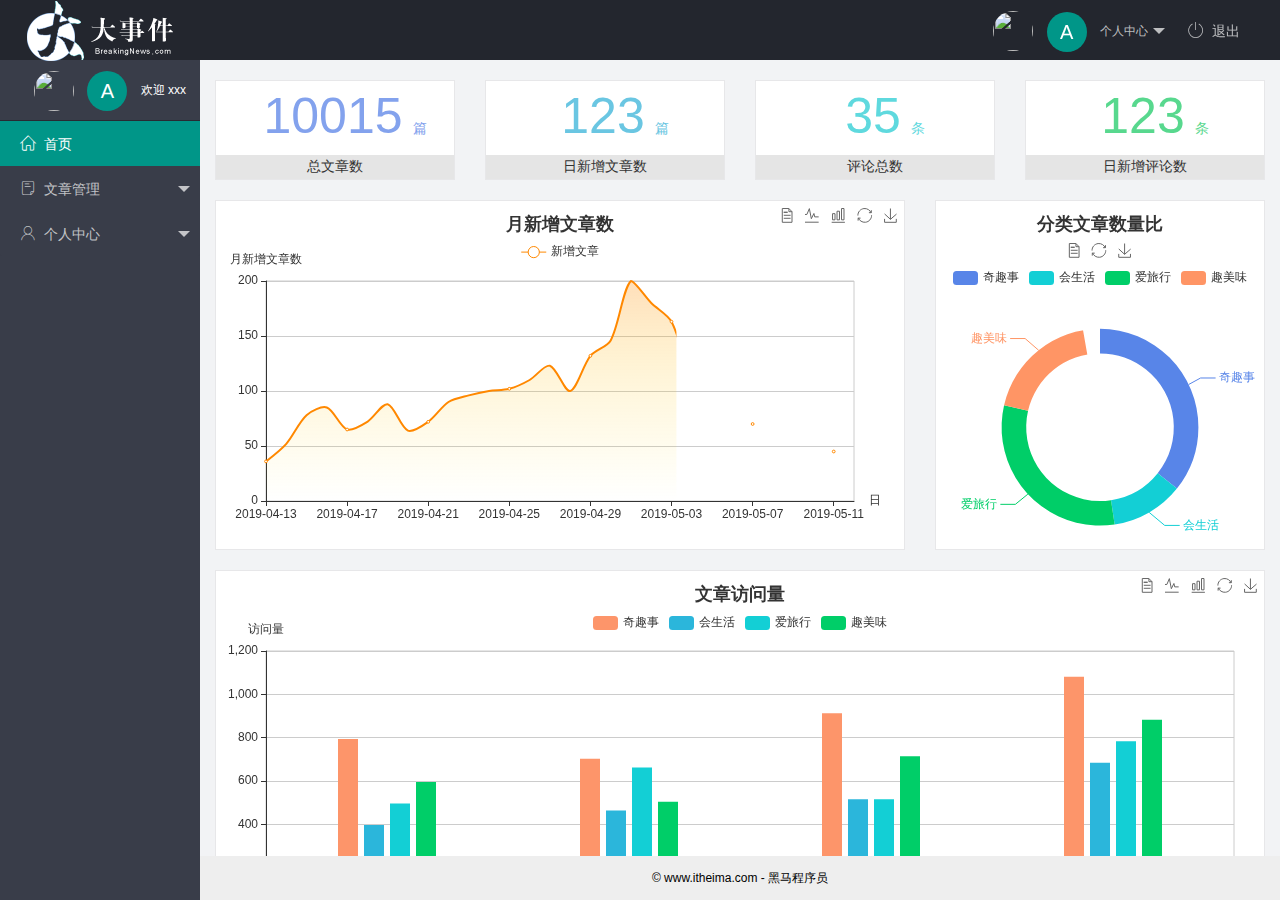
==== commit e188968f: "完成文章部分功能" ====
--- a/index.html
+++ b/index.html
@@ -4,7 +4,7 @@
 <head>
     <meta charset="UTF-8">
     <meta name="viewport" content="width=device-width, initial-scale=1.0">
-    <title>Document</title>
+    <title>后台主页</title>
     <!-- 导入layui的样式表 -->
     <link rel="stylesheet" href="/assets/lib/layui/css/layui.css">
     <!-- 导入自己的css样式 -->
@@ -54,9 +54,9 @@
                     <li class="layui-nav-item ">
                         <a class="" href="javascript:;"> <span class="iconfont icon-16"></span>文章管理</a>
                         <dl class="layui-nav-child">
-                            <dd><a href="javascript:;"><i class="layui-icon layui-icon-app"></i> 文章类别</a></dd>
-                            <dd><a href="javascript:;"><i class="layui-icon layui-icon-app"></i>文章列表</a></dd>
-                            <dd><a href="javascript:;"><i class="layui-icon layui-icon-app"></i>发布文章</a></dd>
+                            <dd><a href="/article/art_cate.html" target="fm"><i class="layui-icon layui-icon-app"></i> 文章类别</a></dd>
+                            <dd><a href="/article/art_list.html" target="fm"><i class="layui-icon layui-icon-app"></i>文章列表</a></dd>
+                            <dd><a href="/article/art_pub.html" target="fm"><i class="layui-icon layui-icon-app"></i>发布文章</a></dd>
                         </dl>
                     </li>
                     <li class="layui-nav-item">
